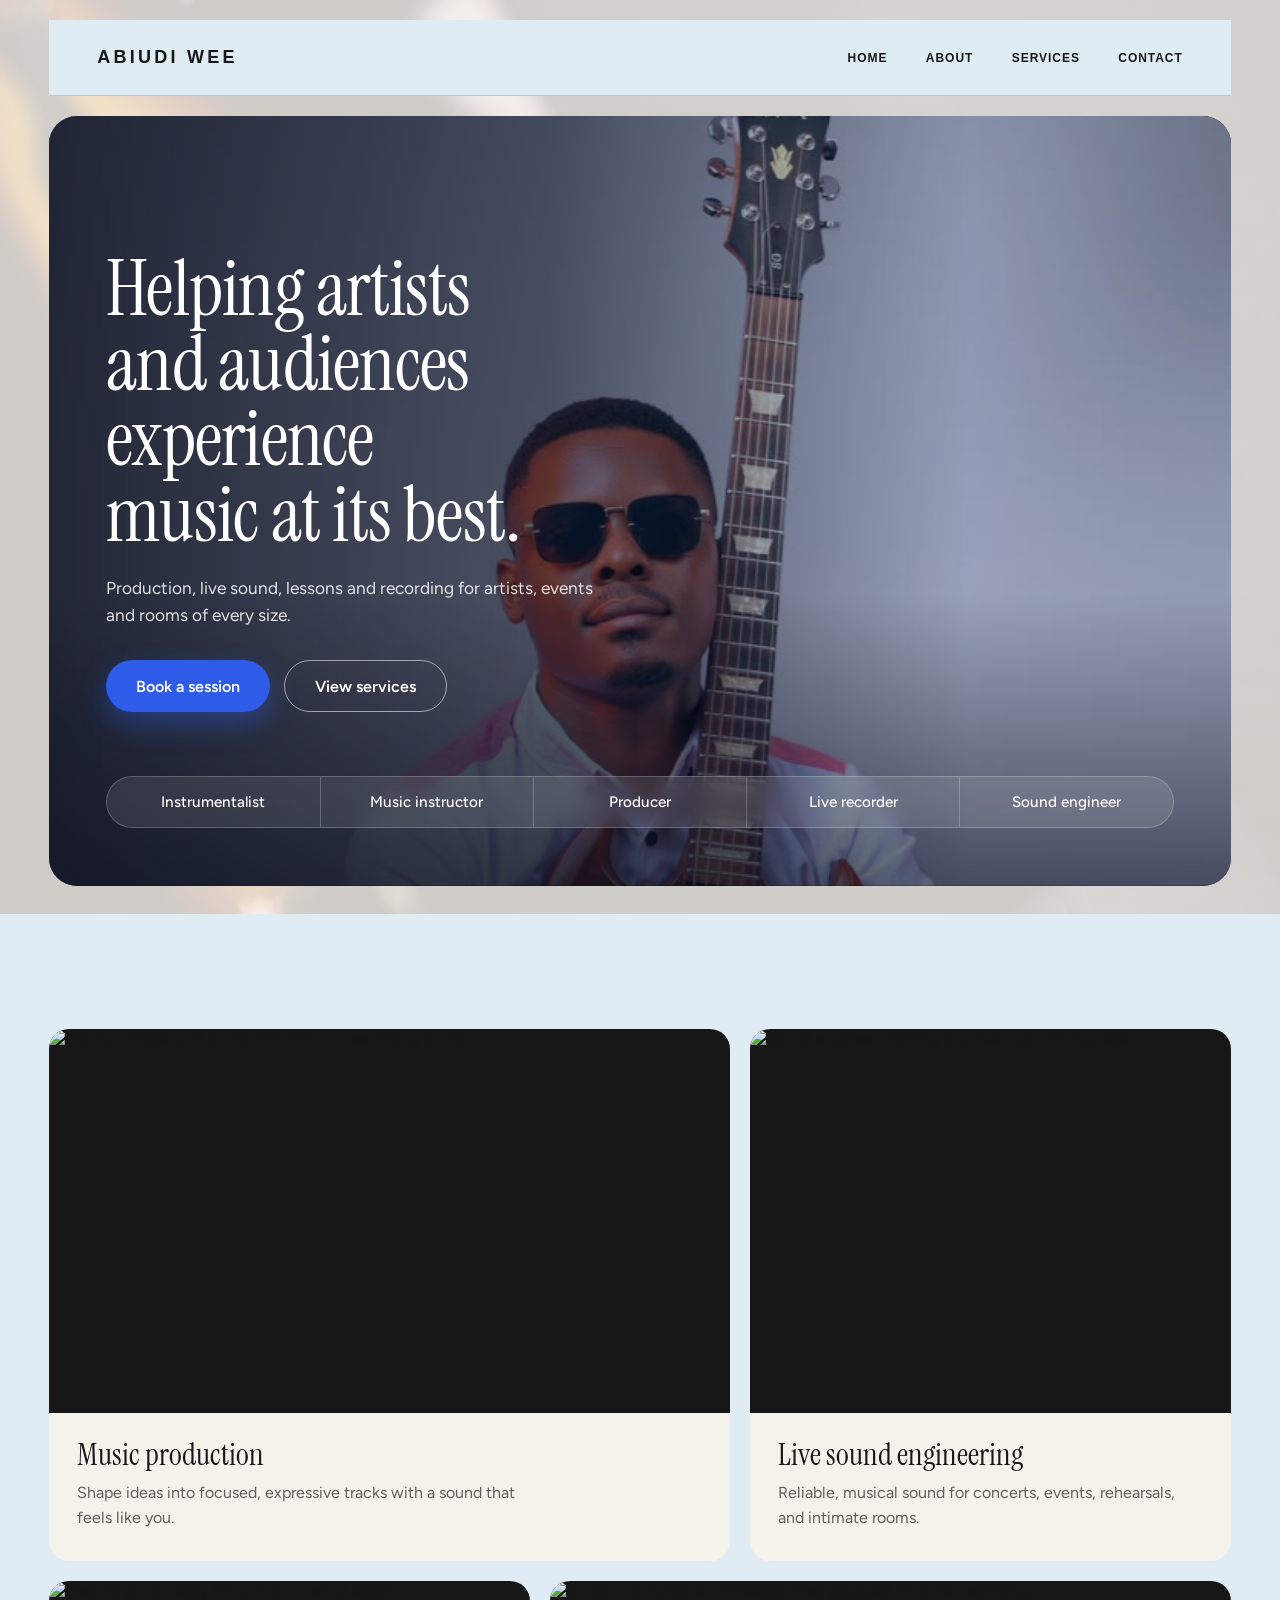
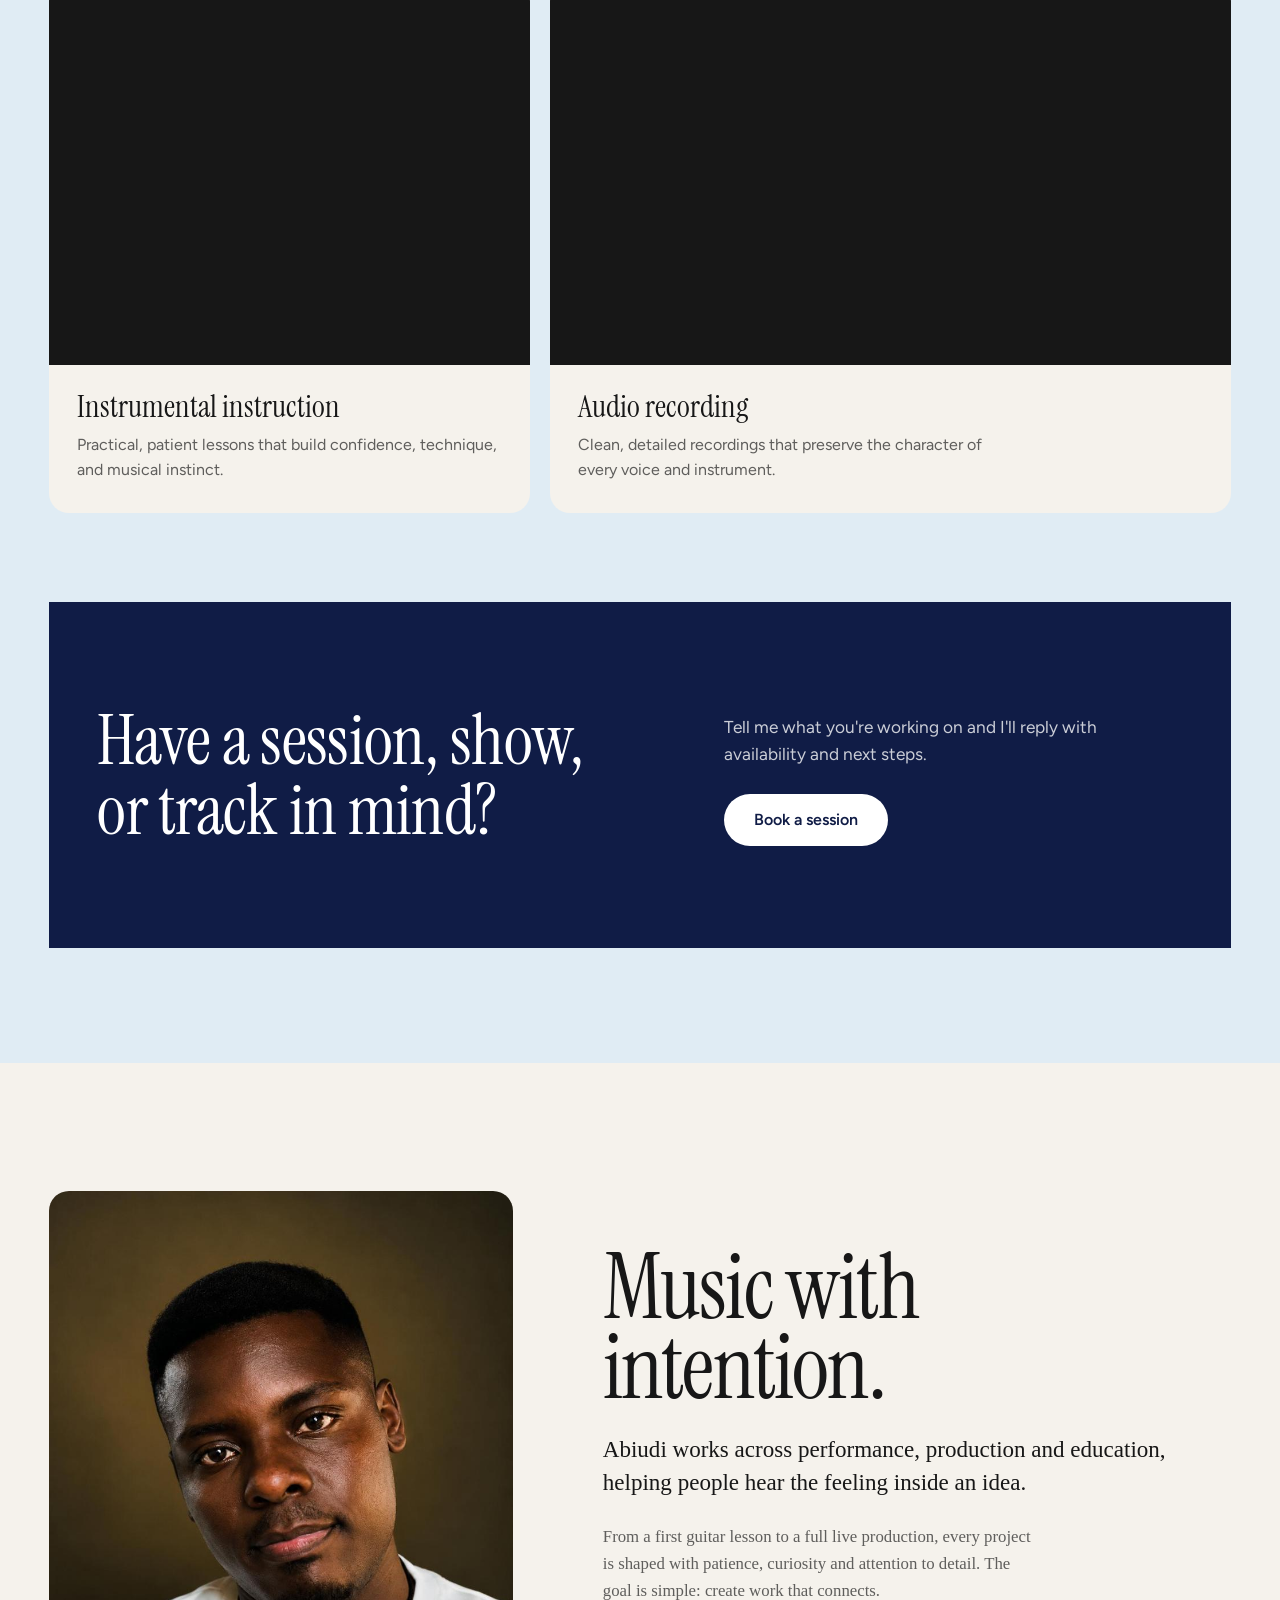
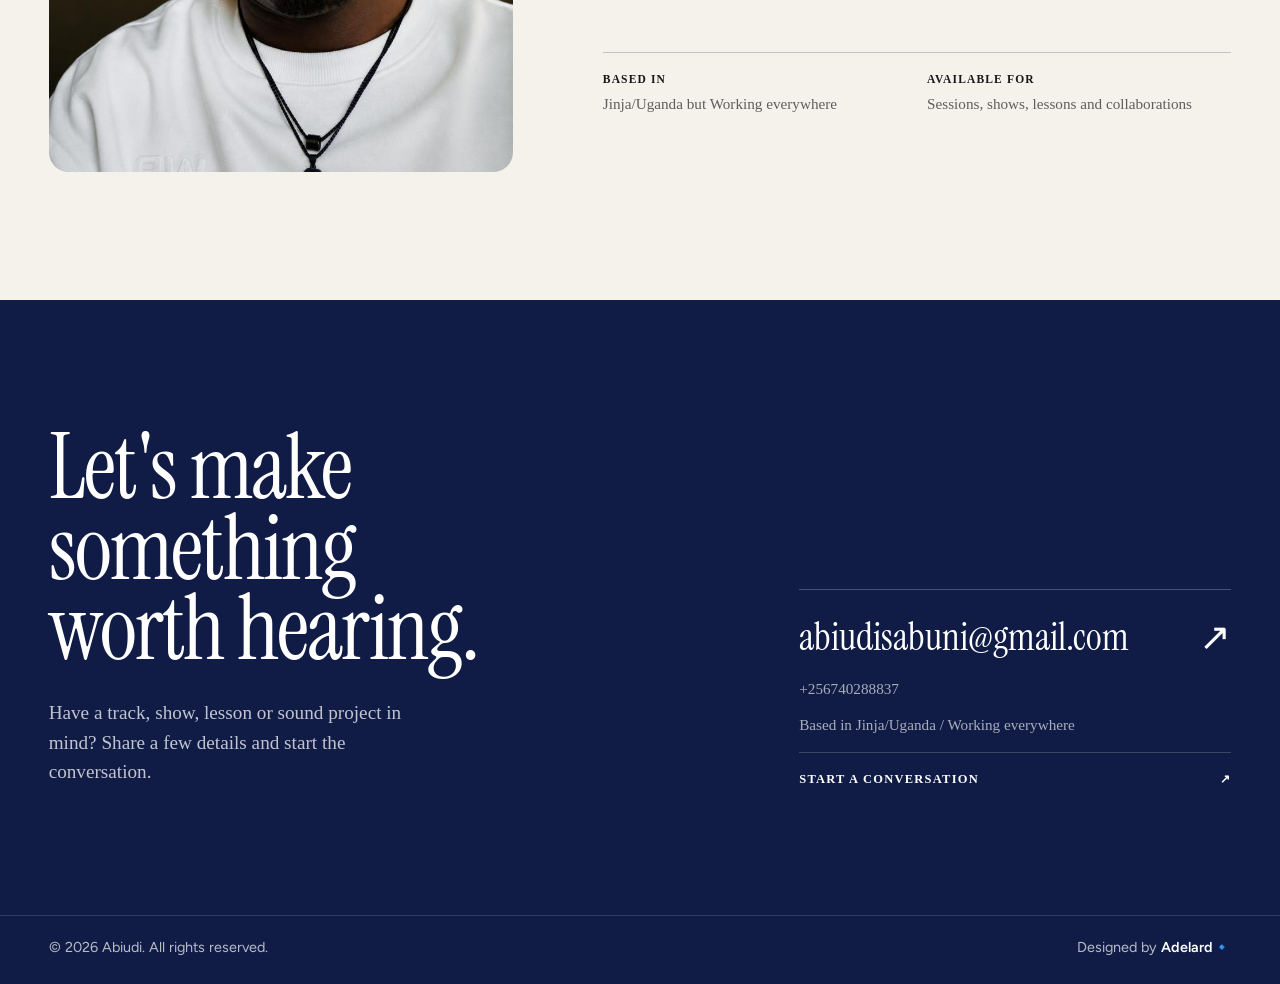
==== src/index.html @ 2f30d1cf "initial commit" ====
<!DOCTYPE html>
<html lang="en">
<head>
    <meta charset="UTF-8">
    <meta name="viewport" content="width=device-width, initial-scale=1.0">

    <title>Abiudi — Artist, Producer & Builder</title>

    <meta
        name="description"
        content="Abiudi — Instrumentalist, music instructor, producer, live recorder and sound engineer. Book a session for production, live sound, lessons or recording."
    >

    <!-- Fonts: Instrument Serif (headlines) + Figtree (body). System fallbacks are set in CSS. -->
    <link rel="preconnect" href="https://fonts.googleapis.com">
    <link rel="preconnect" href="https://fonts.gstatic.com" crossorigin>
    <link
        rel="stylesheet"
        href="https://fonts.googleapis.com/css2?family=Figtree:wght@400;500;600;700&family=Instrument+Serif:ital@0;1&display=swap"
    >

    <link rel="stylesheet" href="./styles/index.css">
    <link rel="stylesheet" href="./styles/navbar.css">
    <link rel="stylesheet" href="./styles/about.css">
    <link rel="stylesheet" href="./styles/contact.css">
</head>

<body>

    <main class="portfolio-home" id="home" data-page="home">

        <div data-component="navbar"></div>

        <section class="hero" aria-labelledby="hero-title">

            <img
                class="heroImage"
                src="./assets/heroCover.jpeg"
                alt="Abiudi performing"
                fetchpriority="high"
            >
            <div class="heroShade" aria-hidden="true"></div>

            <div class="heroContent">
                <h1 id="hero-title" class="heroTitle">
                    Helping artists and audiences experience music at its best.
                </h1>

                <p class="heroLead">
                    Production, live sound, lessons and recording for artists,
                    events and rooms of every size.
                </p>

                <div class="heroActions">
                    <button type="button" class="heroButton">Book a session</button>
                    <a class="heroLink" href="#service">View services</a>
                </div>
            </div>

            <ul class="heroRoles" aria-label="What Abiudi does">
                <li>Instrumentalist</li>
                <li>Music instructor</li>
                <li>Producer</li>
                <li>Live recorder</li>
                <li>Sound engineer</li>
            </ul>

        </section>

    </main>

    <section class="services" id="service" aria-labelledby="services-title">

        
        <div class="servicesGrid">

            <article class="serviceCard">
                <div class="serviceImage">
                    <img
                        src="https://images.unsplash.com/photo-1598488035139-bdbb2231ce04?auto=format&fit=crop&w=900&q=85"
                        alt="Mixing console and studio monitors in a recording studio"
                        loading="lazy"
                    >
                </div>
                <div class="serviceContent">
                    <h3>Music production</h3>
                    <p>Shape ideas into focused, expressive tracks with a sound that feels like you.</p>
                </div>
            </article>

            <article class="serviceCard">
                <div class="serviceImage">
                    <img
                        src="https://images.unsplash.com/photo-1524368535928-5b5e00ddc76b?auto=format&fit=crop&w=900&q=85"
                        alt="Sound engineer working at a live audio mixing desk"
                        loading="lazy"
                    >
                </div>
                <div class="serviceContent">
                    <h3>Live sound engineering</h3>
                    <p>Reliable, musical sound for concerts, events, rehearsals, and intimate rooms.</p>
                </div>
            </article>

            <article class="serviceCard">
                <div class="serviceImage">
                    <img
                        src="https://images.unsplash.com/photo-1510915361894-db8b60106cb1?auto=format&fit=crop&w=900&q=85"
                        alt="Electric guitar ready for an instrumental lesson"
                        loading="lazy"
                    >
                </div>
                <div class="serviceContent">
                    <h3>Instrumental instruction</h3>
                    <p>Practical, patient lessons that build confidence, technique, and musical instinct.</p>
                </div>
            </article>

            <article class="serviceCard">
                <div class="serviceImage">
                    <img
                        src="https://images.unsplash.com/photo-1590602847861-f357a9332bbc?auto=format&fit=crop&w=900&q=85"
                        alt="Studio microphone and headphones prepared for audio recording"
                        loading="lazy"
                    >
                </div>
                <div class="serviceContent">
                    <h3>Audio recording</h3>
                    <p>Clean, detailed recordings that preserve the character of every voice and instrument.</p>
                </div>
            </article>

        </div>

        <div class="booking servicesBooking" aria-labelledby="booking-title">
            <h2 id="booking-title">Have a session, show, or track in mind?</h2>
            <div class="bookingAside">
                <p>Tell me what you're working on and I'll reply with availability and next steps.</p>
                <button type="button" class="bookingButton">Book a session</button>
            </div>
        </div>
    </section>

    <div data-component="about"></div>

    <div data-component="contact"></div>

    <footer class="portfolio-footer">
        <p>&copy; 2026 Abiudi. All rights reserved.</p>
        <p>
            Designed by
            <a
                href="https://www.abiudi.com"
                target="_blank"
                rel="noopener noreferrer"
            >Adelard🔹</a>
        </p>
    </footer>

    <script type="module" src="./js/index.js"></script>

</body>
</html>
---- src/styles/index.css ----
/* =========================================
   TOKENS
========================================= */

:root {
    --paper: #f5f2ec;
    --mist: #e0ecf4;
    --ink: #171717;
    --navy: #101c46;
    --blue: #2e5be7;
    --blue-deep: #1f3d9a;

    --muted: rgba(23, 23, 23, 0.68);

    --serif: "Instrument Serif", Georgia, "Times New Roman", serif;
    --sans: "Figtree", "Trebuchet MS", system-ui, -apple-system, "Segoe UI", sans-serif;

    --gutter: clamp(16px, 3.8vw, 56px);
    --radius-lg: 28px;
    --radius-md: 20px;
}

* {
    box-sizing: border-box;
    margin: 0;
    padding: 0;
}

html {
    scroll-behavior: smooth;
}

body {
    background: var(--paper);
    color: var(--ink);
}

.hero,
.services,
.booking,
.portfolio-footer {
    font-family: var(--sans);
}

:focus-visible {
    outline: 3px solid var(--blue);
    outline-offset: 3px;
}


/* =========================================
   MAIN
========================================= */

.portfolio-home {
    padding: 20px var(--gutter) 28px;
    background:
        linear-gradient(
            rgba(245, 242, 236, 0.82),
            rgba(245, 242, 236, 0.82)
        ),
        url("../assets/guitar.jpg") center / cover no-repeat;
}


/* =========================================
   HERO
   One full-width image, text on the left,
   roles along the bottom edge.
========================================= */

.hero {
    position: relative;
    isolation: isolate;

    display: grid;
    grid-template-rows: 1fr auto;

    min-height: clamp(580px, calc(100svh - 130px), 800px);
    margin-top: 20px;
    padding: clamp(28px, 4.5vw, 64px);

    overflow: hidden;
    border-radius: var(--radius-lg);
    background: #0c0c0c;
    color: #fff;
}

.heroImage {
    position: absolute;
    inset: 0;
    z-index: -2;

    width: 100%;
    height: 100%;
    object-fit: cover;
    object-position: center 30%;
    transition: opacity 0.35s ease;
}

.heroImage.is-transitioning {
    opacity: 0;
}

/* Darkens the left for legible text and the bottom for the roles bar */
.heroShade {
    position: absolute;
    inset: 0;
    z-index: -1;

    background:
        linear-gradient(
            90deg,
            rgba(10, 14, 28, 0.86) 0%,
            rgba(10, 14, 28, 0.62) 42%,
            rgba(10, 14, 28, 0.08) 78%
        ),
        linear-gradient(
            0deg,
            rgba(10, 14, 28, 0.55) 0%,
            rgba(10, 14, 28, 0) 38%
        );
}

.heroContent {
    align-self: end;
    max-width: 720px;
}

.heroTitle {
    max-width: 15ch;

    font-family: var(--serif);
    font-size: clamp(2.7rem, 6vw, 5.75rem);
    font-weight: 400;
    line-height: 0.98;
    letter-spacing: -0.01em;
    text-wrap: balance;
}

.heroLead {
    max-width: 46ch;
    margin-top: 22px;

    color: rgba(255, 255, 255, 0.86);
    font-size: clamp(1rem, 1.35vw, 1.2rem);
    line-height: 1.55;
}

.heroActions {
    display: flex;
    flex-wrap: wrap;
    align-items: center;
    gap: 14px;
    margin-top: 32px;
}


/* =========================================
   BUTTONS
========================================= */

.heroButton,
.bookingButton,
.heroLink {
    display: inline-flex;
    align-items: center;
    justify-content: center;

    min-height: 52px;
    padding: 0 30px;

    border-radius: 999px;

    font-family: var(--sans);
    font-size: 1rem;
    font-weight: 600;
    text-decoration: none;

    cursor: pointer;
    transition:
        transform 0.2s ease,
        background-color 0.2s ease,
        box-shadow 0.2s ease;
}

.heroButton {
    border: 0;
    background: var(--blue);
    color: #fff;
    box-shadow: 0 12px 28px rgba(46, 91, 231, 0.4);
}

.heroButton:hover {
    background: #4a72f0;
    transform: translateY(-2px);
}

.heroButton:active {
    transform: translateY(0);
}

.heroLink {
    border: 1.5px solid rgba(255, 255, 255, 0.55);
    background: transparent;
    color: #fff;
}

.heroLink:hover {
    background: rgba(255, 255, 255, 0.14);
}


/* =========================================
   HERO ROLES
========================================= */

.heroRoles {
    display: flex;
    flex-wrap: wrap;
    margin-top: clamp(36px, 5vw, 64px);

    list-style: none;

    border: 1px solid rgba(255, 255, 255, 0.22);
    border-radius: 999px;
    background: rgba(255, 255, 255, 0.1);
    backdrop-filter: blur(10px);
    -webkit-backdrop-filter: blur(10px);
}

.heroRoles li {
    flex: 1 1 0;
    padding: 16px 20px;

    text-align: center;
    font-size: 0.95rem;
    font-weight: 500;
    white-space: nowrap;
}

.heroRoles li + li {
    border-left: 1px solid rgba(255, 255, 255, 0.22);
}

/* One page-load moment: the image settles, the text rises in */
@media (prefers-reduced-motion: no-preference) {
    .heroImage {
        animation: heroSettle 1.6s cubic-bezier(0.2, 0.7, 0.2, 1) both;
    }

    .heroContent {
        animation: heroRise 0.9s 0.15s cubic-bezier(0.2, 0.7, 0.2, 1) both;
    }
}

@keyframes heroSettle {
    from { transform: scale(1.07); }
    to   { transform: scale(1); }
}

@keyframes heroRise {
    from { opacity: 0; transform: translateY(22px); }
    to   { opacity: 1; transform: translateY(0); }
}


/* =========================================
   SERVICES
========================================= */

.services {
    padding: clamp(72px, 9vw, 120px) var(--gutter) clamp(72px, 9vw, 120px);
    background: var(--mist);
    scroll-margin-top: 16px;
}

.servicesHeader {
    display: grid;
    grid-template-columns: 1fr minmax(0, 380px);
    align-items: end;
    gap: 24px 48px;

    margin-bottom: clamp(36px, 5vw, 60px);
}

.servicesHeader h2 {
    font-family: var(--serif);
    font-size: clamp(3rem, 7vw, 6.25rem);
    font-weight: 400;
    line-height: 0.95;
    letter-spacing: -0.01em;
}

.servicesHeader p {
    color: var(--muted);
    font-size: clamp(1.02rem, 1.4vw, 1.2rem);
    line-height: 1.55;
}

/* Alternating wide / narrow cards give the grid rhythm */
.servicesGrid {
    display: grid;
    grid-template-columns: repeat(12, minmax(0, 1fr));
    gap: 20px;
}

.serviceCard {
    display: flex;
    flex-direction: column;
    grid-column: span 6;
    min-width: 0;

    overflow: hidden;
    border-radius: var(--radius-md);
    background: var(--paper);
}

.serviceCard:nth-child(4n + 1),
.serviceCard:nth-child(4n + 4) {
    grid-column: span 7;
}

.serviceCard:nth-child(4n + 2),
.serviceCard:nth-child(4n + 3) {
    grid-column: span 5;
}

.serviceImage {
    height: clamp(260px, 30vw, 420px);
    overflow: hidden;
    background: var(--ink);
}

.serviceImage img {
    display: block;
    width: 100%;
    height: 100%;
    object-fit: cover;
}

.serviceContent {
    padding: 26px 28px 30px;
}

.serviceContent h3 {
    font-family: var(--serif);
    font-size: clamp(1.75rem, 2.4vw, 2.3rem);
    font-weight: 400;
    line-height: 1.05;
}

.serviceContent p {
    max-width: 44ch;
    margin-top: 10px;

    color: var(--muted);
    font-size: 1rem;
    line-height: 1.55;
}

.servicesBooking {
    margin-top: clamp(48px, 7vw, 96px);
}


/* =========================================
   BOOKING BAND
========================================= */

.booking {
    display: grid;
    grid-template-columns: 1.2fr 1fr;
    align-items: end;
    gap: 32px clamp(32px, 6vw, 96px);

    padding: clamp(64px, 8vw, 112px) var(--gutter);
    background: var(--navy);
    color: #fff;
}

.booking h2 {
    max-width: 16ch;

    font-family: var(--serif);
    font-size: clamp(2.5rem, 5.5vw, 4.75rem);
    font-weight: 400;
    line-height: 1;
    letter-spacing: -0.01em;
    text-wrap: balance;
}

.bookingAside p {
    max-width: 42ch;

    color: rgba(255, 255, 255, 0.78);
    font-size: clamp(1rem, 1.35vw, 1.15rem);
    line-height: 1.55;
}

.bookingButton {
    margin-top: 26px;

    border: 0;
    background: #fff;
    color: var(--navy);
}

.bookingButton:hover {
    background: var(--mist);
    transform: translateY(-2px);
}

.bookingButton:focus-visible,
.booking .heroLink:focus-visible {
    outline-color: #fff;
}


/* =========================================
   FOOTER
========================================= */

.portfolio-footer {
    display: flex;
    flex-wrap: wrap;
    justify-content: space-between;
    gap: 8px 24px;

    padding: 22px var(--gutter) 28px;

    background: var(--navy);
    border-top: 1px solid rgba(255, 255, 255, 0.14);
    color: rgba(255, 255, 255, 0.7);

    font-size: 0.9rem;
}

.portfolio-footer a {
    color: #fff;
    font-weight: 600;
    text-decoration: none;
}

.portfolio-footer a:hover {
    text-decoration: underline;
}

.portfolio-footer a:focus-visible {
    outline-color: #fff;
}


/* =========================================
   TABLET
========================================= */

@media (max-width: 1000px) {

    .heroRoles {
        border-radius: var(--radius-md);
    }

    .heroRoles li {
        flex: 1 1 33%;
        padding: 14px 16px;
    }

    .heroRoles li:nth-child(4) {
        border-left: 0;
    }

    .heroRoles li:nth-child(n + 4) {
        border-top: 1px solid rgba(255, 255, 255, 0.22);
    }

    .servicesGrid {
        grid-template-columns: repeat(2, minmax(0, 1fr));
    }

    .serviceCard,
    .serviceCard:nth-child(n) {
        grid-column: auto;
    }

    .serviceImage {
        height: clamp(220px, 34vw, 340px);
    }

    .booking {
        grid-template-columns: 1fr;
        align-items: start;
    }
}


/* =========================================
   MOBILE
========================================= */

@media (max-width: 768px) {

    .portfolio-home {
        padding-top: 14px;
    }

    .hero {
        margin-top: 14px;
        border-radius: 24px;
        min-height: 640px;
    }

    .heroImage {
        object-position: 62% center;
    }

    .heroShade {
        background:
            linear-gradient(
                0deg,
                rgba(10, 14, 28, 0.92) 0%,
                rgba(10, 14, 28, 0.7) 45%,
                rgba(10, 14, 28, 0.12) 100%
            );
    }

    .heroRoles li {
        flex: 1 1 50%;
    }

    .heroRoles li:nth-child(n) {
        border-left: 0;
        border-top: 0;
    }

    .heroRoles li:nth-child(even) {
        border-left: 1px solid rgba(255, 255, 255, 0.22);
    }

    .heroRoles li:nth-child(n + 3) {
        border-top: 1px solid rgba(255, 255, 255, 0.22);
    }

    .servicesHeader {
        grid-template-columns: 1fr;
    }

    .servicesGrid {
        grid-template-columns: 1fr;
        gap: 16px;
    }

    .serviceImage {
        height: auto;
        aspect-ratio: 16 / 10;
    }

    .serviceContent {
        padding: 22px 22px 26px;
    }
}


/* =========================================
   SMALL MOBILE
========================================= */

@media (max-width: 480px) {

    .hero {
        padding: 22px;
    }

    .heroActions {
        flex-direction: column;
        align-items: stretch;
    }

    .heroButton,
    .heroLink,
    .bookingButton {
        width: 100%;
    }

    .heroRoles li {
        font-size: 0.88rem;
        white-space: normal;
    }

    .portfolio-footer {
        flex-direction: column;
    }
}

@media (prefers-reduced-motion: reduce) {
    .heroImage {
        transition: none;
    }
}
---- src/styles/navbar.css ----
.portfolio-nav {
    width: 100%;
    height: 76px;
    display: flex;
    align-items: center;
    justify-content: space-between;
    border-bottom: 1px solid rgba(23, 23, 23, .16);
    background: #e0ecf4;
    padding: 0 3.8vw;
    font-family: "Trebuchet MS", sans-serif;
    box-sizing: border-box;
}

.portfolio-wordmark {
    color: #171717;
    font-size: 18px;
    font-weight: 700;
    letter-spacing: .18em;
    text-decoration: none;
    text-transform: uppercase;
}

.portfolio-links {
    display: flex;
    align-items: center;
    gap: clamp(18px, 3vw, 46px);
    margin-left: auto;
    margin-right: 0;
}

.portfolio-links a {
    position: relative;
    color: #171717;
    font-size: 12px;
    font-weight: 700;
    letter-spacing: .08em;
    text-decoration: none;
    text-transform: uppercase;
    transition: opacity .3s ease;
}

.portfolio-links a::after {
    content: "";
    position: absolute;
    left: 0;
    bottom: -8px;
    width: 100%;
    height: 1px;
    background: #171717;
    transform: scaleX(0);
    transform-origin: left;
    transition: transform .3s ease;
}

.portfolio-links a:hover {
    opacity: .7;
}

.portfolio-links a:hover::after {
    transform: scaleX(1);
}

.portfolio-menu {
    display: none;
    width: 35px;
    height: 35px;
    border: none;
    background: none;
    cursor: pointer;
    position: relative;
}

.portfolio-menu span {
    position: absolute;
    left: 7px;
    width: 20px;
    height: 1px;
    background: #171717;
    transition: .3s ease;
}

.portfolio-menu span:first-child {
    top: 14px;
}

.portfolio-menu span:last-child {
    top: 21px;
}

.portfolio-menu.active span:first-child {
    top: 18px;
    transform: rotate(45deg);
}

.portfolio-menu.active span:last-child {
    top: 18px;
    transform: rotate(-45deg);
}

.mobile-menu {
    display: none;
}

@media (max-width: 700px) {
    .portfolio-nav {
        height: 62px;
        padding: 0 18px;
        background: #e0ecf4;
    }

    .portfolio-links {
        display: none;
    }

    .portfolio-menu {
        display: block;
    }

    .mobile-menu {
        position: fixed;
        inset: 62px 0 0;
        z-index: 20;
        display: flex;
        flex-direction: column;
        align-items: flex-start;
        justify-content: center;
        gap: 20px;
        padding: 30px;
        background: #f5f2ec;
        opacity: 0;
        pointer-events: none;
        transform: translateY(-15px);
        transition: .35s ease;
    }

    .mobile-menu.open {
        opacity: 1;
        pointer-events: auto;
        transform: translateY(0);
    }

    .mobile-menu a {
        color: #171717;
        font-family: Georgia, "Times New Roman", serif;
        font-size: 48px;
        font-weight: 400;
        letter-spacing: -.05em;
        text-decoration: none;
    }
}
---- src/styles/about.css ----
.aboutPage {
    padding: clamp(76px, 10vw, 140px) var(--gutter);
    background: var(--paper);
    scroll-margin-top: 16px;
}

.aboutIntro,
.contactIntro {
    display: flex;
    justify-content: space-between;
    gap: 24px;
    margin-bottom: clamp(36px, 5vw, 64px);
    font-size: 0.72rem;
    font-weight: 700;
    letter-spacing: 0.14em;
    text-transform: uppercase;
}

.aboutIndex,
.contactIndex {
    color: var(--muted);
}

.aboutLayout {
    display: grid;
    grid-template-columns: minmax(260px, 0.85fr) minmax(0, 1.15fr);
    gap: clamp(32px, 7vw, 112px);
    align-items: center;
}

.aboutImage {
    aspect-ratio: 4 / 5;
    overflow: hidden;
    border-radius: var(--radius-md);
    background: var(--ink);
}

.aboutImage img {
    display: block;
    width: 100%;
    height: 100%;
    object-fit: cover;
}

.aboutContent {
    max-width: 680px;
}

.aboutContent h2,
.contactLayout h2 {
    max-width: 10ch;
    font-family: var(--serif);
    font-size: clamp(3.2rem, 7vw, 7rem);
    font-weight: 400;
    line-height: 0.9;
    letter-spacing: -0.02em;
}

.aboutContent p {
    max-width: 52ch;
    margin-top: 24px;
    color: var(--muted);
    font-size: 1.05rem;
    line-height: 1.6;
}

.aboutContent .aboutLead {
    color: var(--ink);
    font-size: clamp(1.2rem, 1.8vw, 1.5rem);
    line-height: 1.45;
}

.aboutDetails {
    display: grid;
    grid-template-columns: repeat(2, minmax(0, 1fr));
    gap: 20px;
    margin-top: 48px;
    padding-top: 20px;
    border-top: 1px solid rgba(23, 23, 23, 0.22);
}

.aboutDetails div {
    display: grid;
    gap: 8px;
}

.aboutDetails strong {
    font-size: 0.72rem;
    letter-spacing: 0.1em;
    text-transform: uppercase;
}

.aboutDetails span {
    color: var(--muted);
    font-size: 0.95rem;
    line-height: 1.45;
}

@media (max-width: 768px) {
    .aboutLayout {
        grid-template-columns: 1fr;
        gap: 36px;
    }

    .aboutImage {
        max-width: 520px;
        aspect-ratio: 16 / 10;
    }

    .aboutDetails {
        grid-template-columns: 1fr;
    }
}
---- src/styles/contact.css ----
.contactPage {
    padding: clamp(76px, 10vw, 140px) var(--gutter);
    background: var(--navy);
    color: #fff;
    scroll-margin-top: 16px;
}

.contactPage .contactIndex {
    color: rgba(255, 255, 255, 0.62);
}

.contactLayout {
    display: grid;
    grid-template-columns: minmax(0, 1.2fr) minmax(260px, 0.8fr);
    gap: clamp(36px, 8vw, 140px);
    align-items: end;
}

.contactLayout h2 {
    max-width: 12ch;
}

.contactLead {
    max-width: 42ch;
    margin-top: 28px;
    color: rgba(255, 255, 255, 0.74);
    font-size: clamp(1.05rem, 1.5vw, 1.25rem);
    line-height: 1.55;
}

.contactDetails {
    display: grid;
    gap: 18px;
    padding-top: 22px;
    border-top: 1px solid rgba(255, 255, 255, 0.24);
}

.contactEmail {
    display: inline-flex;
    align-items: center;
    justify-content: space-between;
    gap: 20px;
    color: #fff;
    font-family: var(--serif);
    font-size: clamp(1.8rem, 3vw, 3rem);
    text-decoration: none;
}

.contactEmail span,
.contactAction span {
    transition: transform 0.25s ease;
}

.contactEmail:hover span,
.contactAction:hover span {
    transform: translate(4px, -4px);
}

.contactDetails p {
    color: rgba(255, 255, 255, 0.64);
    font-size: 0.95rem;
}

.contactAction {
    display: inline-flex;
    align-items: center;
    justify-content: space-between;
    gap: 18px;
    padding-top: 18px;
    border-top: 1px solid rgba(255, 255, 255, 0.18);
    color: #fff;
    font-size: 0.78rem;
    font-weight: 700;
    letter-spacing: 0.1em;
    text-transform: uppercase;
    text-decoration: none;
}

@media (max-width: 768px) {
    .contactLayout {
        grid-template-columns: 1fr;
        gap: 52px;
    }

    .contactEmail {
        font-size: clamp(1.5rem, 7vw, 2.3rem);
    }
}
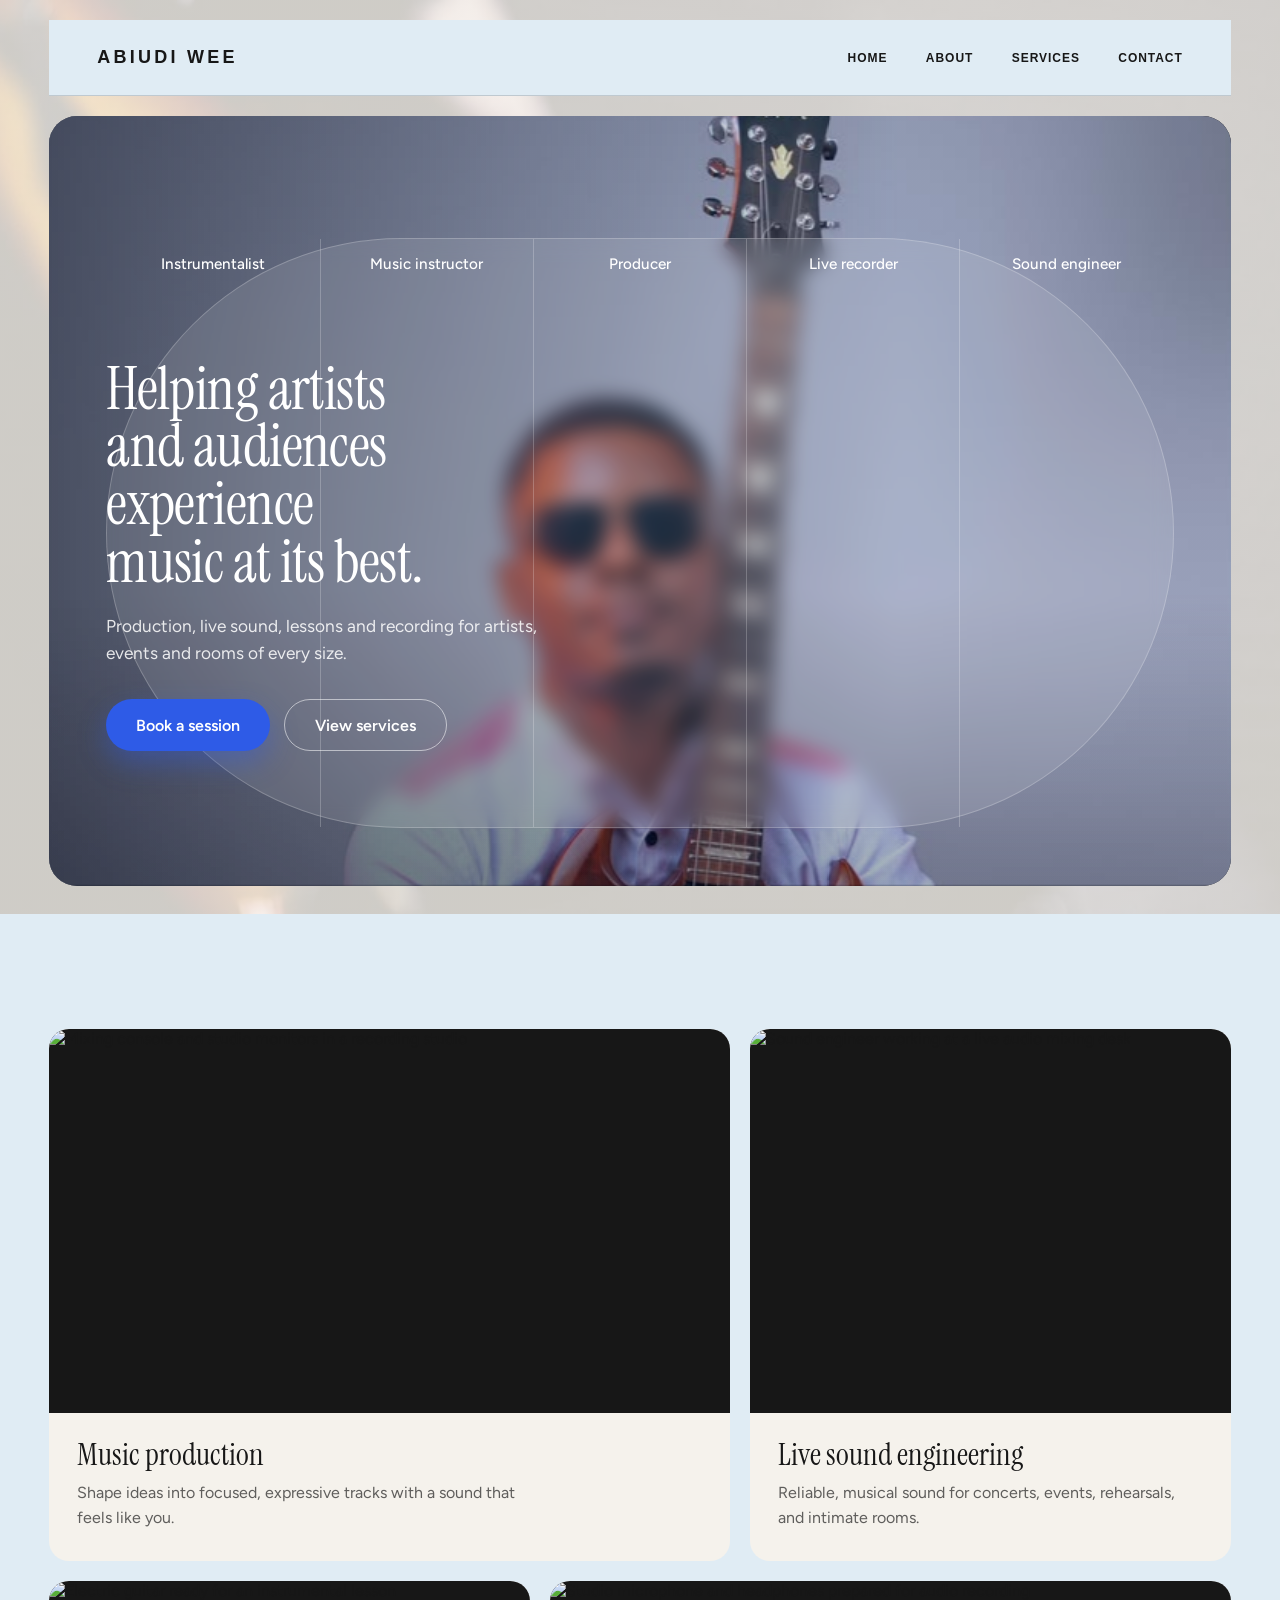
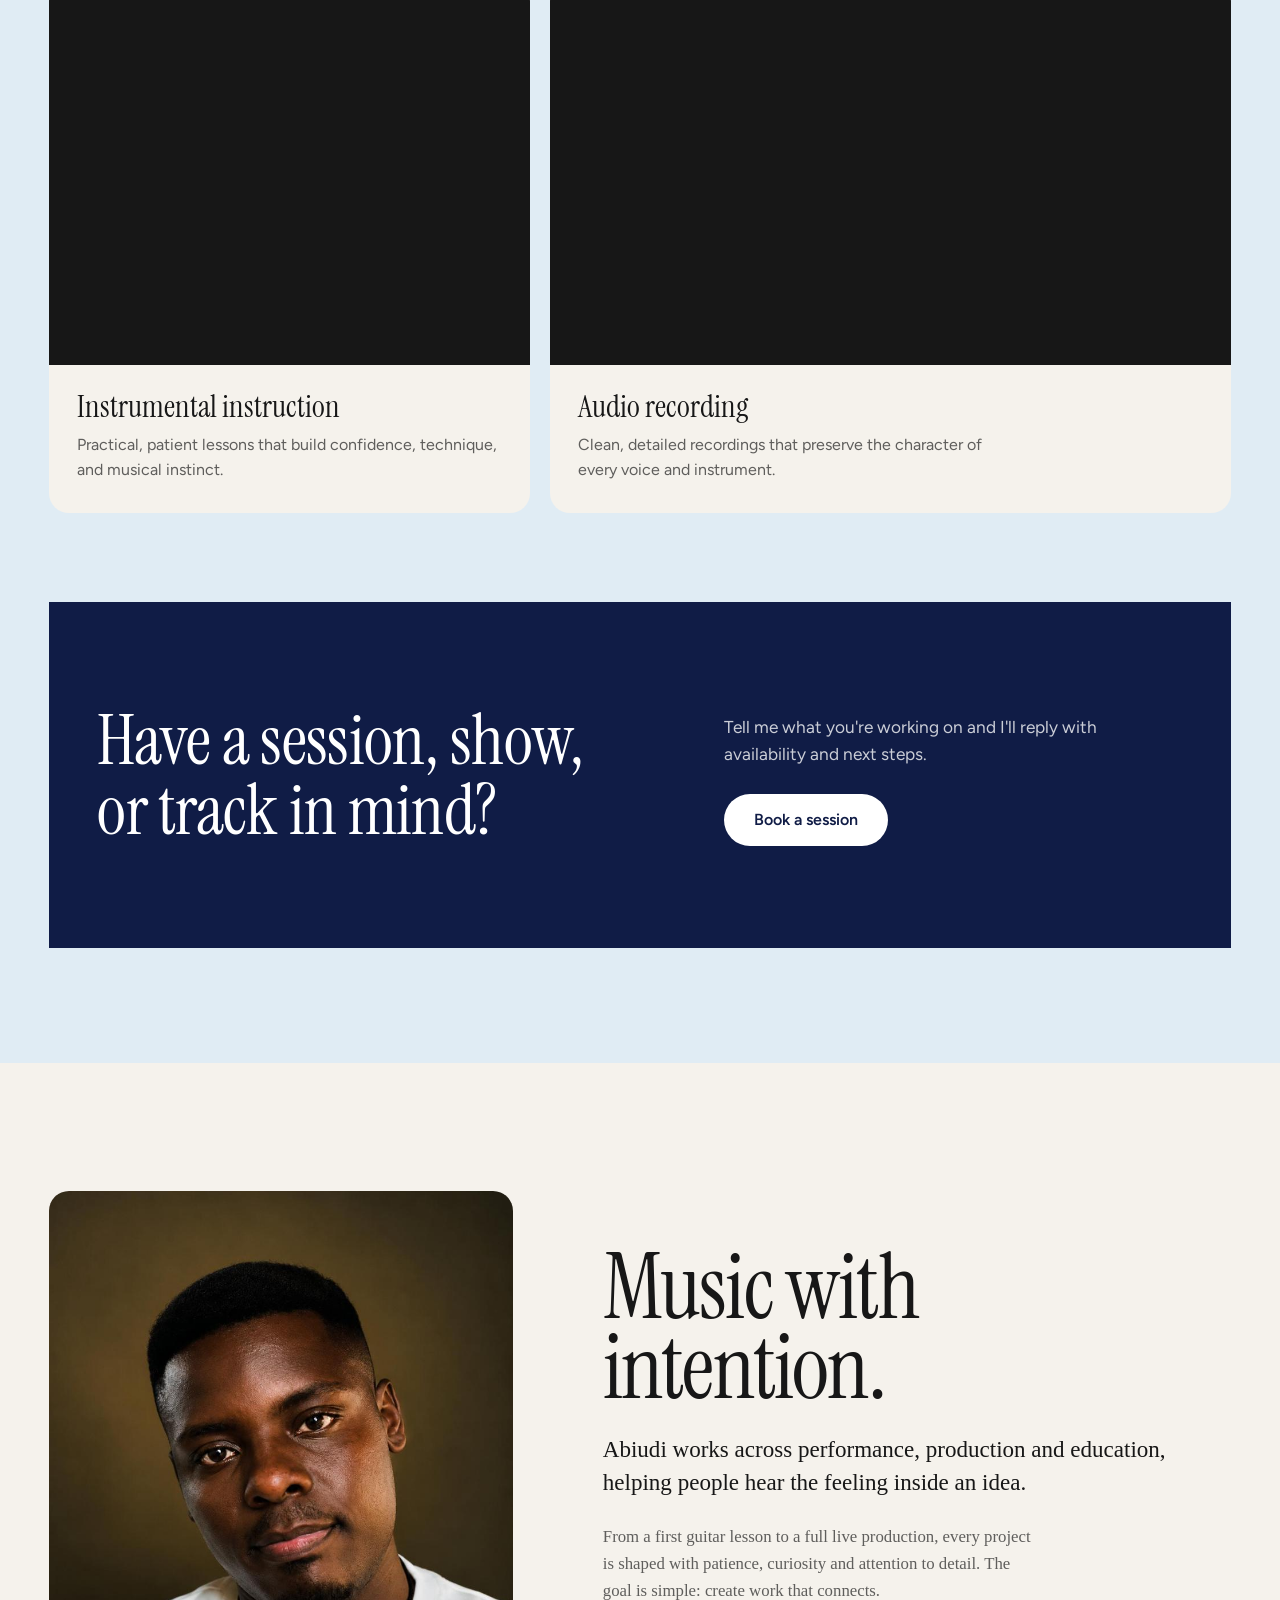
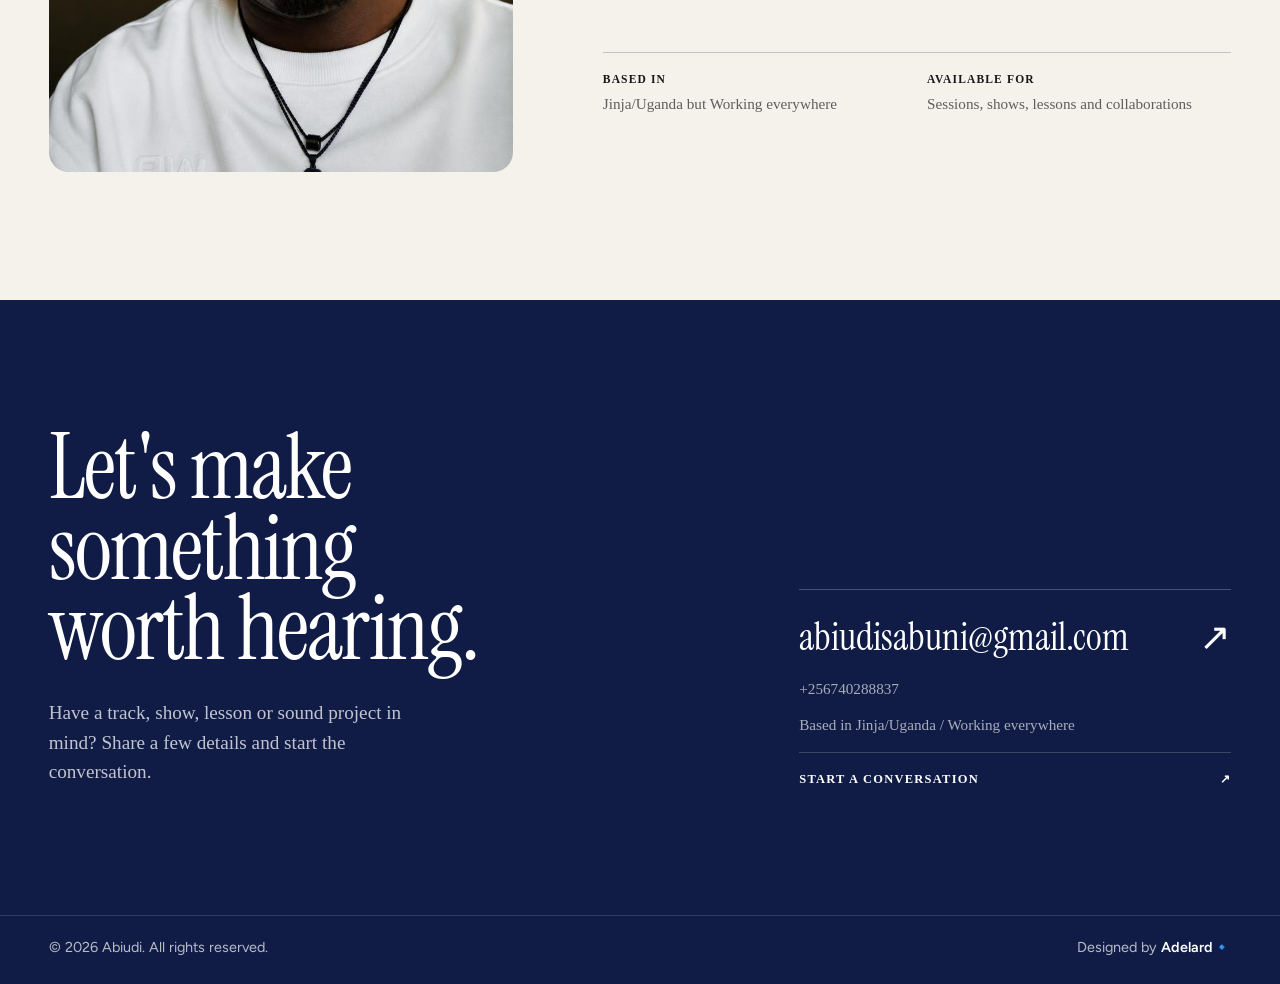
==== commit fe1ee1f2: "Improve responsive layout" ====
--- a/src/index.html
+++ b/src/index.html
@@ -34,10 +34,16 @@
         <section class="hero" aria-labelledby="hero-title">
 
             <img
-                class="heroImage"
+                class="heroImage heroImage--current"
                 src="./assets/heroCover.jpeg"
                 alt="Abiudi performing"
                 fetchpriority="high"
+            >
+            <img
+                class="heroImage heroImage--next"
+                src="./assets/heroCover.jpeg"
+                alt=""
+                aria-hidden="true"
             >
             <div class="heroShade" aria-hidden="true"></div>
 
--- a/src/styles/index.css
+++ b/src/styles/index.css
@@ -28,6 +28,14 @@
 
 html {
     scroll-behavior: smooth;
+}
+
+body {
+    overflow-x: hidden;
+}
+
+img {
+    max-width: 100%;
 }
 
 body {
@@ -95,11 +103,16 @@
     height: 100%;
     object-fit: cover;
     object-position: center 30%;
-    transition: opacity 0.35s ease;
-}
-
-.heroImage.is-transitioning {
+    transition: opacity 0.7s ease;
+}
+
+.heroImage--next,
+.heroImage.is-hidden {
     opacity: 0;
+}
+
+.heroImage.is-visible {
+    opacity: 1;
 }
 
 /* Darkens the left for legible text and the bottom for the roles bar */
@@ -111,27 +124,31 @@
     background:
         linear-gradient(
             90deg,
-            rgba(10, 14, 28, 0.86) 0%,
-            rgba(10, 14, 28, 0.62) 42%,
-            rgba(10, 14, 28, 0.08) 78%
+            rgba(10, 14, 28, 0.62) 0%,
+            rgba(10, 14, 28, 0.36) 34%,
+            rgba(10, 14, 28, 0.04) 72%
         ),
         linear-gradient(
             0deg,
-            rgba(10, 14, 28, 0.55) 0%,
+            rgba(10, 14, 28, 0.28) 0%,
             rgba(10, 14, 28, 0) 38%
         );
 }
 
 .heroContent {
-    align-self: end;
-    max-width: 720px;
+    position: absolute;
+    left: clamp(28px, 4.5vw, 64px);
+    bottom: clamp(132px, 15vh, 170px);
+    z-index: 2;
+
+    max-width: 470px;
 }
 
 .heroTitle {
     max-width: 15ch;
 
     font-family: var(--serif);
-    font-size: clamp(2.7rem, 6vw, 5.75rem);
+    font-size: clamp(2.35rem, 4.6vw, 4.35rem);
     font-weight: 400;
     line-height: 0.98;
     letter-spacing: -0.01em;
@@ -252,6 +269,46 @@
     .heroContent {
         animation: heroRise 0.9s 0.15s cubic-bezier(0.2, 0.7, 0.2, 1) both;
     }
+
+    .heroTitle,
+    .heroLead,
+    .heroActions,
+    .heroRoles li {
+        opacity: 0;
+        animation: heroTextRise 0.7s cubic-bezier(0.2, 0.7, 0.2, 1) both;
+    }
+
+    .heroTitle {
+        animation-delay: 0.35s;
+    }
+
+    .heroLead {
+        animation-delay: 0.5s;
+    }
+
+    .heroActions {
+        animation-delay: 0.65s;
+    }
+
+    .heroRoles li:nth-child(1) {
+        animation-delay: 0.75s;
+    }
+
+    .heroRoles li:nth-child(2) {
+        animation-delay: 0.85s;
+    }
+
+    .heroRoles li:nth-child(3) {
+        animation-delay: 0.95s;
+    }
+
+    .heroRoles li:nth-child(4) {
+        animation-delay: 1.05s;
+    }
+
+    .heroRoles li:nth-child(5) {
+        animation-delay: 1.15s;
+    }
 }
 
 @keyframes heroSettle {
@@ -261,6 +318,11 @@
 
 @keyframes heroRise {
     from { opacity: 0; transform: translateY(22px); }
+    to   { opacity: 1; transform: translateY(0); }
+}
+
+@keyframes heroTextRise {
+    from { opacity: 0; transform: translateY(18px); }
     to   { opacity: 1; transform: translateY(0); }
 }
 
@@ -507,7 +569,7 @@
     .hero {
         margin-top: 14px;
         border-radius: 24px;
-        min-height: 640px;
+        min-height: 680px;
     }
 
     .heroImage {
@@ -518,10 +580,17 @@
         background:
             linear-gradient(
                 0deg,
-                rgba(10, 14, 28, 0.92) 0%,
-                rgba(10, 14, 28, 0.7) 45%,
-                rgba(10, 14, 28, 0.12) 100%
+                rgba(10, 14, 28, 0.62) 0%,
+                rgba(10, 14, 28, 0.36) 40%,
+                rgba(10, 14, 28, 0.06) 100%
             );
+    }
+
+    .heroContent {
+        max-width: 430px;
+        right: 22px;
+        bottom: 166px;
+        left: 22px;
     }
 
     .heroRoles li {
@@ -558,6 +627,10 @@
     .serviceContent {
         padding: 22px 22px 26px;
     }
+
+    .servicesBooking {
+        padding: 52px 24px 56px;
+    }
 }
 
 
@@ -569,17 +642,21 @@
 
     .hero {
         padding: 22px;
+        min-height: 700px;
     }
 
     .heroActions {
-        flex-direction: column;
-        align-items: stretch;
+        flex-wrap: nowrap;
+        gap: 8px;
     }
 
     .heroButton,
-    .heroLink,
-    .bookingButton {
-        width: 100%;
+    .heroLink {
+        flex: 1 1 0;
+        min-width: 0;
+        padding: 0 12px;
+        font-size: 0.86rem;
+        white-space: nowrap;
     }
 
     .heroRoles li {
@@ -587,6 +664,12 @@
         white-space: normal;
     }
 
+    .heroContent {
+        right: 22px;
+        bottom: 178px;
+        left: 22px;
+    }
+
     .portfolio-footer {
         flex-direction: column;
     }
--- a/src/styles/navbar.css
+++ b/src/styles/navbar.css
@@ -125,7 +125,7 @@
         align-items: flex-start;
         justify-content: center;
         gap: 20px;
-        padding: 30px;
+        padding: clamp(24px, 8vw, 40px);
         background: #f5f2ec;
         opacity: 0;
         pointer-events: none;
@@ -142,9 +142,10 @@
     .mobile-menu a {
         color: #171717;
         font-family: Georgia, "Times New Roman", serif;
-        font-size: 48px;
+        font-size: clamp(2.5rem, 12vw, 4rem);
         font-weight: 400;
         letter-spacing: -.05em;
         text-decoration: none;
+        line-height: 1;
     }
 }
--- a/src/styles/about.css
+++ b/src/styles/about.css
@@ -97,6 +97,11 @@
 }
 
 @media (max-width: 768px) {
+    .aboutPage {
+        padding-top: 64px;
+        padding-bottom: 72px;
+    }
+
     .aboutLayout {
         grid-template-columns: 1fr;
         gap: 36px;
@@ -110,4 +115,8 @@
     .aboutDetails {
         grid-template-columns: 1fr;
     }
+
+    .aboutContent h2 {
+        font-size: clamp(2.8rem, 14vw, 5rem);
+    }
 }
--- a/src/styles/contact.css
+++ b/src/styles/contact.css
@@ -77,12 +77,21 @@
 }
 
 @media (max-width: 768px) {
+    .contactPage {
+        padding-top: 64px;
+        padding-bottom: 72px;
+    }
+
     .contactLayout {
         grid-template-columns: 1fr;
-        gap: 52px;
+        gap: 40px;
     }
 
     .contactEmail {
-        font-size: clamp(1.5rem, 7vw, 2.3rem);
+        display: flex;
+        align-items: flex-start;
+        font-size: clamp(1.25rem, 7vw, 2.3rem);
+        overflow-wrap: anywhere;
+        word-break: break-word;
     }
 }
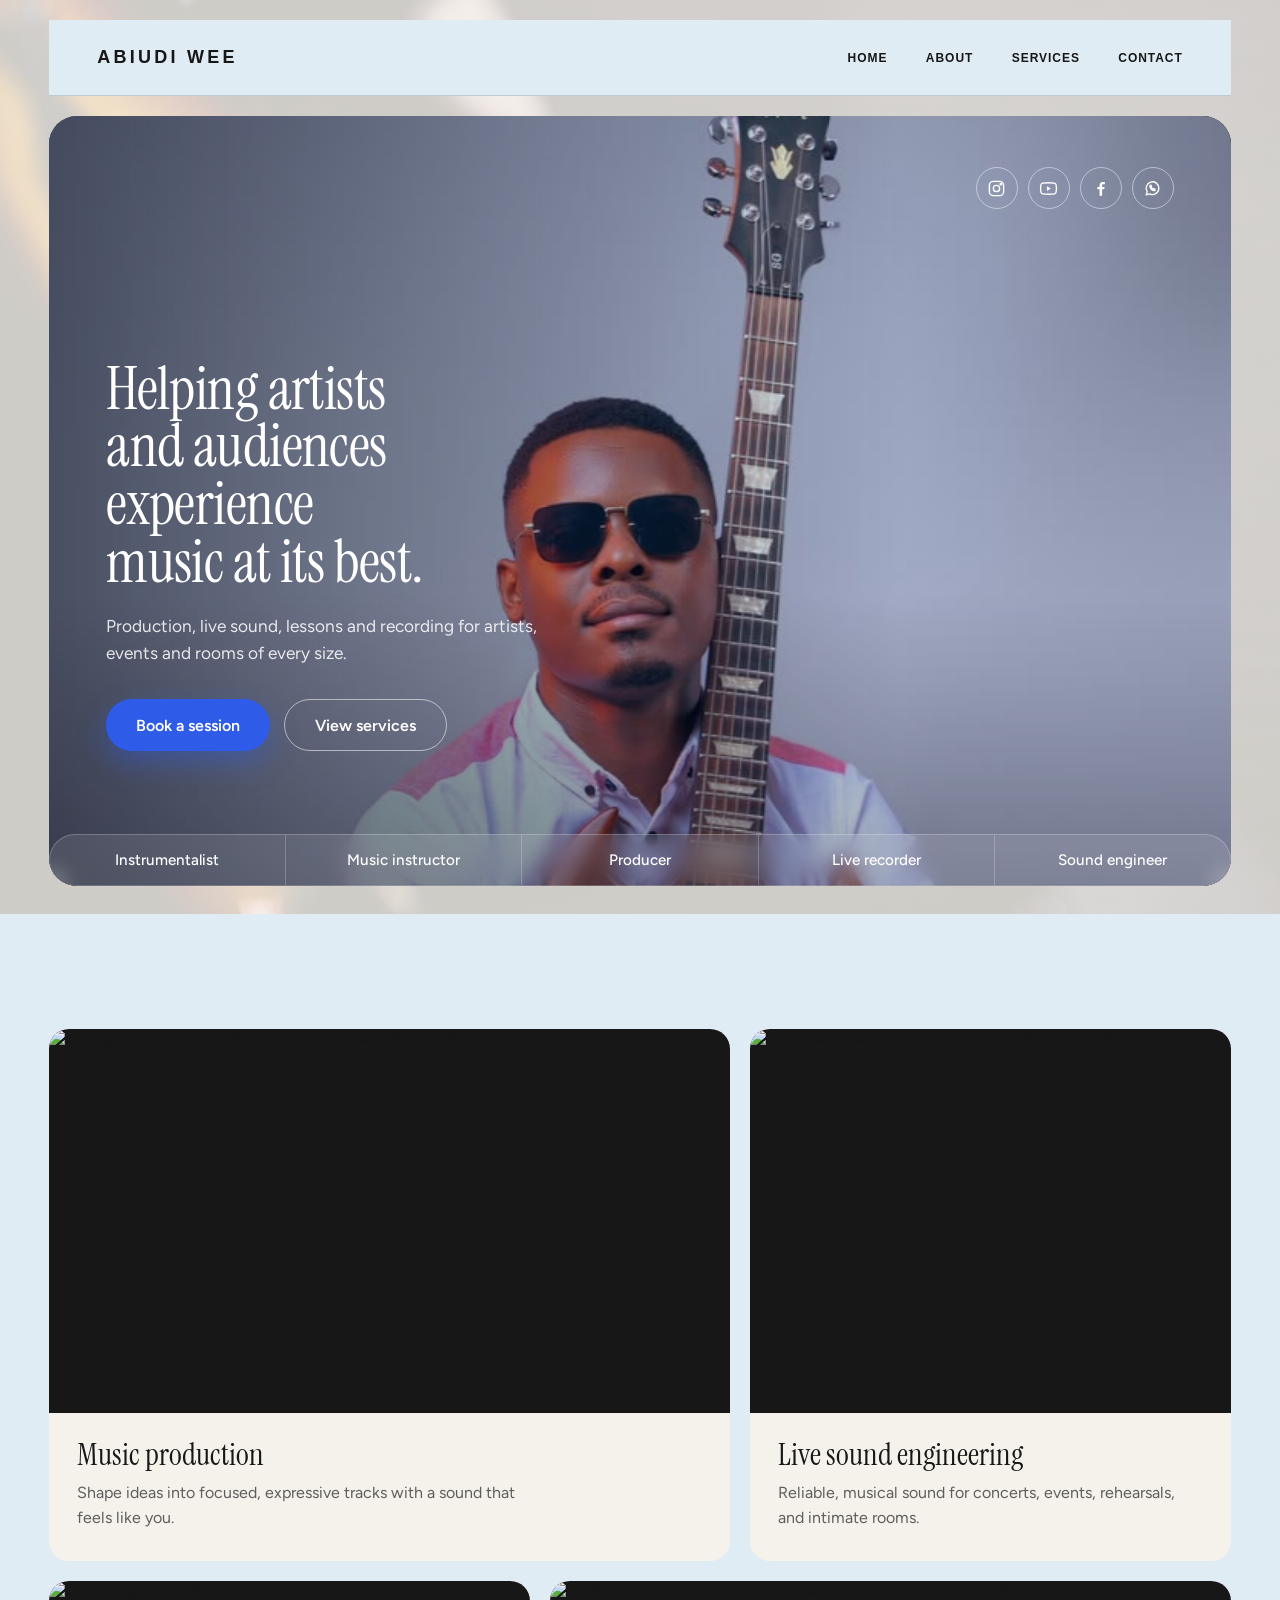
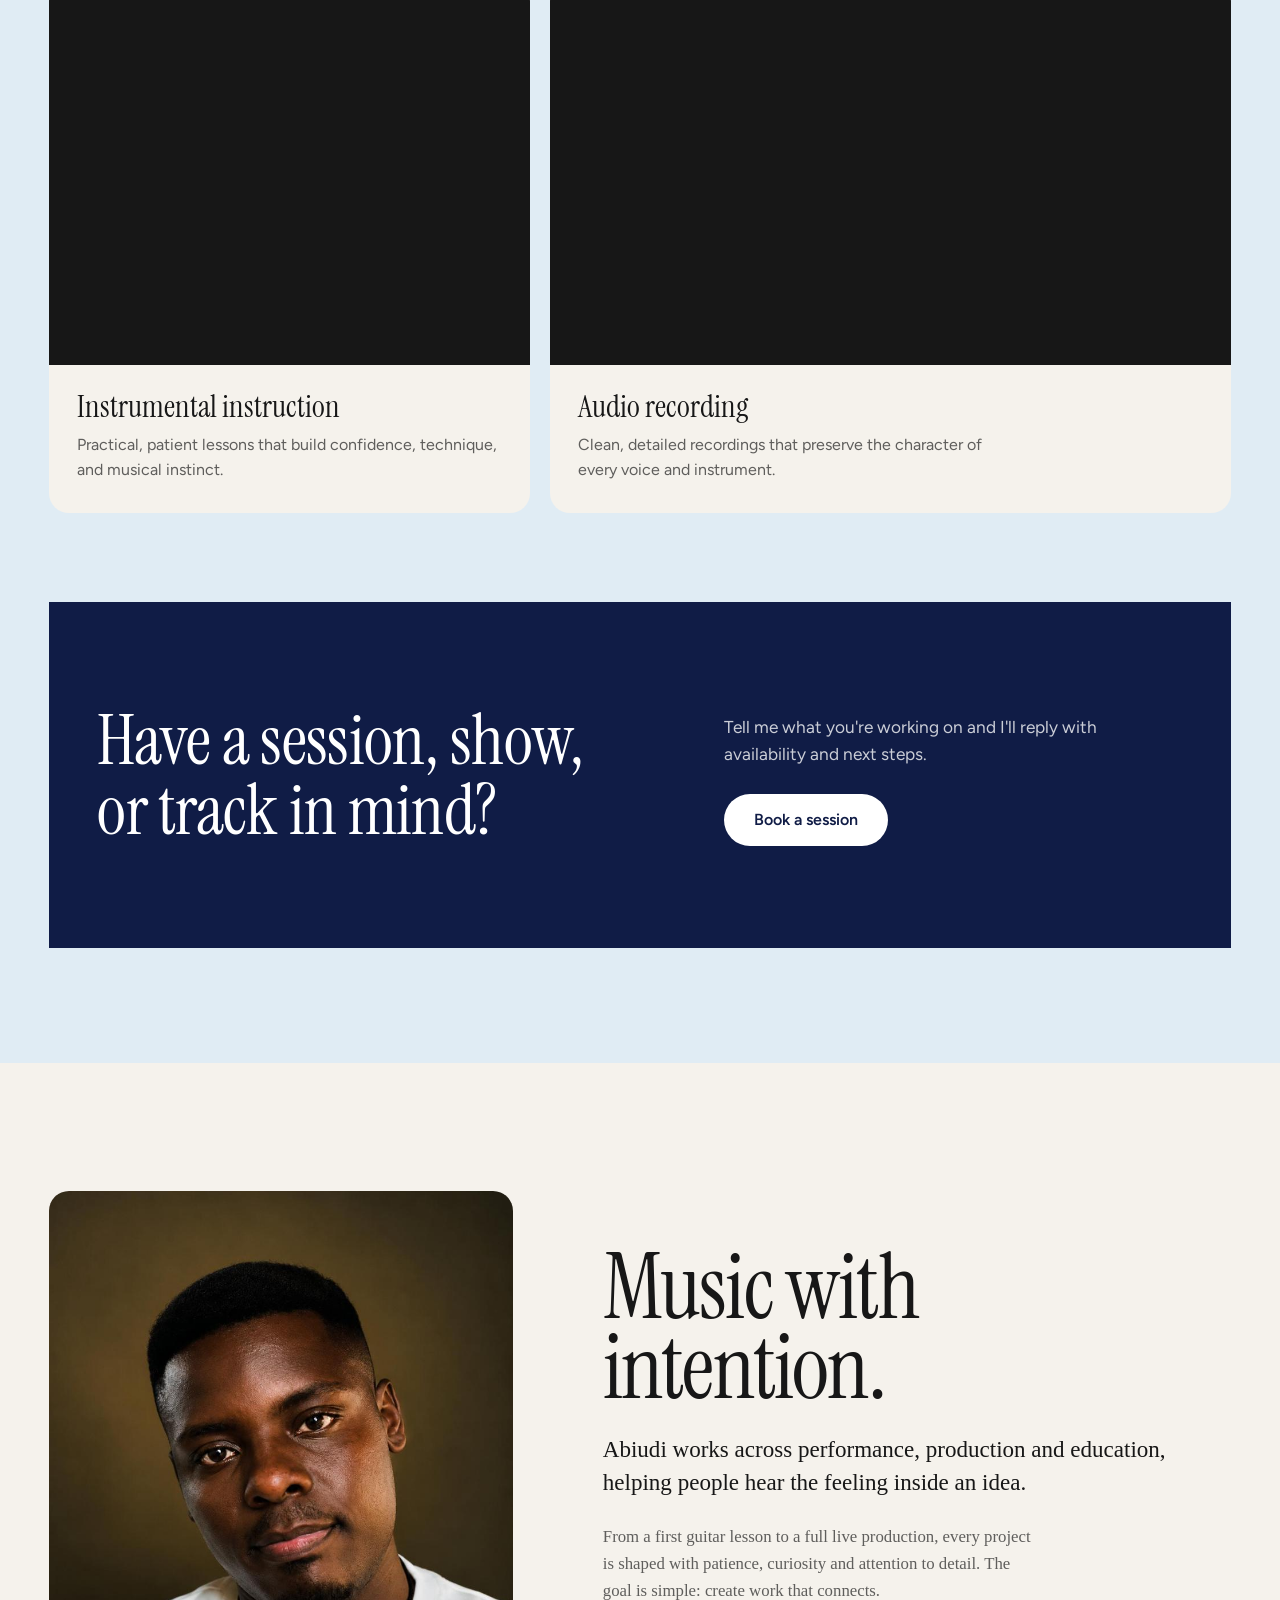
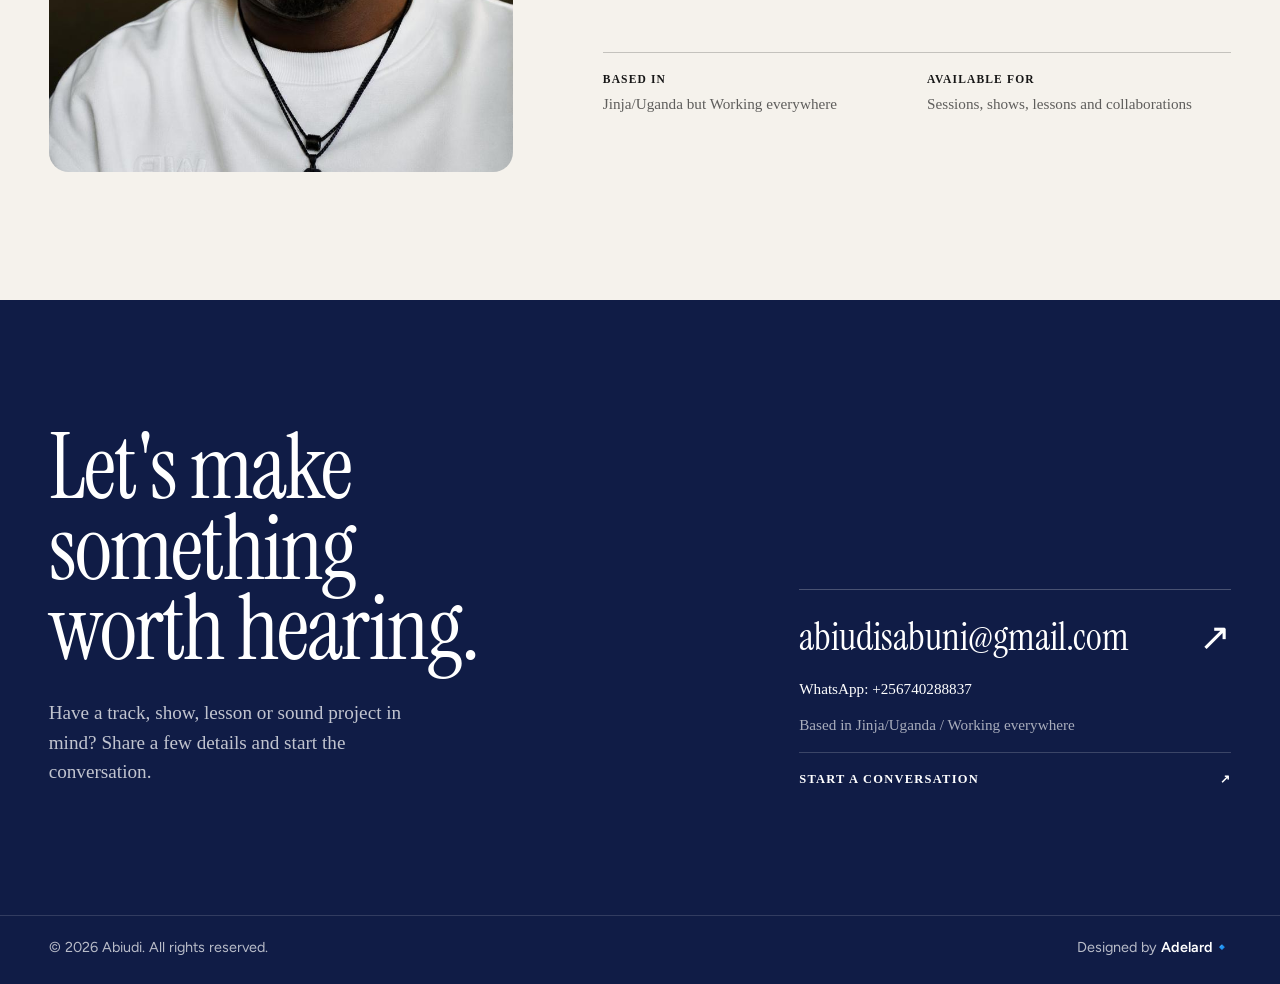
==== commit bd5ea0be: "Add WhatsApp contact actions" ====
--- a/src/index.html
+++ b/src/index.html
@@ -47,6 +47,33 @@
             >
             <div class="heroShade" aria-hidden="true"></div>
 
+            <nav class="heroSocials" aria-label="Social media">
+                <a href="https://www.instagram.com/abiudiwee?stkn=MThjaTJqdDQwM2Nlcg==" target="_blank" rel="noopener noreferrer" aria-label="Instagram">
+                    <svg viewBox="0 0 24 24" aria-hidden="true">
+                        <rect x="3" y="3" width="18" height="18" rx="5"></rect>
+                        <circle cx="12" cy="12" r="4"></circle>
+                        <circle cx="17.5" cy="6.5" r="1"></circle>
+                    </svg>
+                </a>
+                <a href="https://youtu.be/RL5pIYRwQlU?si=6W44zFylfKwMFkjd" target="_blank" rel="noopener noreferrer" aria-label="YouTube">
+                    <svg viewBox="0 0 24 24" aria-hidden="true">
+                        <path d="M21.5 7.2a2.8 2.8 0 0 0-2-2C17.7 4.7 12 4.7 12 4.7s-5.7 0-7.5.5a2.8 2.8 0 0 0-2 2A29 29 0 0 0 2 12a29 29 0 0 0 .5 4.8 2.8 2.8 0 0 0 2 2c1.8.5 7.5.5 7.5.5s5.7 0 7.5-.5a2.8 2.8 0 0 0 2-2A29 29 0 0 0 22 12a29 29 0 0 0-.5-4.8Z"></path>
+                        <path d="m10 15 5-3-5-3v6Z"></path>
+                    </svg>
+                </a>
+                <a href="https://www.facebook.com/share/19eR4Pe7ub/?mibextid=wwXIfr" target="_blank" rel="noopener noreferrer" aria-label="Facebook">
+                    <svg viewBox="0 0 24 24" aria-hidden="true">
+                        <path d="M14 21v-8h2.7l.4-3H14V8.1c0-.9.3-1.6 1.7-1.6h1.8V3.8c-.3 0-1.3-.1-2.5-.1-2.5 0-4.2 1.5-4.2 4.3V10H8v3h2.8v8H14Z"></path>
+                    </svg>
+                </a>
+                <a href="https://wa.me/256740288837" target="_blank" rel="noopener noreferrer" aria-label="Chat on WhatsApp at plus 256 740 288 837">
+                    <svg viewBox="0 0 24 24" aria-hidden="true">
+                        <path d="M20 11.7a8 8 0 0 1-11.8 7L4 20l1.3-4.1A8 8 0 1 1 20 11.7Z"></path>
+                        <path d="M8.8 8.2c.2-.3.4-.3.7-.3h.4c.2 0 .3.1.4.4l.5 1.2c.1.2.1.4-.1.6l-.4.5c.5 1 1.2 1.7 2.2 2.2l.5-.4c.2-.2.4-.2.6-.1l1.2.5c.3.1.4.2.4.4v.4c0 .3 0 .5-.3.7-.3.2-.8.4-1.2.3-1.1-.2-2.3-.8-3.2-1.7-.9-.9-1.5-2.1-1.7-3.2-.1-.5.1-.9.3-1.3Z"></path>
+                    </svg>
+                </a>
+            </nav>
+
             <div class="heroContent">
                 <h1 id="hero-title" class="heroTitle">
                     Helping artists and audiences experience music at its best.
@@ -58,7 +85,12 @@
                 </p>
 
                 <div class="heroActions">
-                    <button type="button" class="heroButton">Book a session</button>
+                    <a
+                        class="heroButton"
+                        href="https://wa.me/256740288837"
+                        target="_blank"
+                        rel="noopener noreferrer"
+                    >Book a session</a>
                     <a class="heroLink" href="#service">View services</a>
                 </div>
             </div>
@@ -142,7 +174,12 @@
             <h2 id="booking-title">Have a session, show, or track in mind?</h2>
             <div class="bookingAside">
                 <p>Tell me what you're working on and I'll reply with availability and next steps.</p>
-                <button type="button" class="bookingButton">Book a session</button>
+                <a
+                    class="bookingButton"
+                    href="https://wa.me/256740288837"
+                    target="_blank"
+                    rel="noopener noreferrer"
+                >Book a session</a>
             </div>
         </div>
     </section>
--- a/src/styles/index.css
+++ b/src/styles/index.css
@@ -135,6 +135,58 @@
         );
 }
 
+.heroSocials {
+    position: absolute;
+    top: clamp(24px, 4vw, 56px);
+    right: clamp(28px, 4.5vw, 64px);
+    z-index: 4;
+
+    display: flex;
+    align-items: center;
+    gap: 10px;
+}
+
+.heroSocials a {
+    display: grid;
+    width: 42px;
+    height: 42px;
+    place-items: center;
+
+    border: 1px solid rgba(255, 255, 255, 0.48);
+    border-radius: 50%;
+    color: #fff;
+    transition:
+        background-color 0.2s ease,
+        border-color 0.2s ease,
+        transform 0.2s ease;
+}
+
+.heroSocials a:hover {
+    border-color: #fff;
+    background: rgba(255, 255, 255, 0.16);
+    transform: translateY(-2px);
+}
+
+.heroSocials a:focus-visible {
+    outline-color: #fff;
+}
+
+.heroSocials svg {
+    width: 19px;
+    height: 19px;
+    fill: none;
+    stroke: currentColor;
+    stroke-linecap: round;
+    stroke-linejoin: round;
+    stroke-width: 1.7;
+}
+
+.heroSocials a:nth-child(2) svg path:last-child,
+.heroSocials a:nth-child(3) svg path {
+    fill: currentColor;
+    stroke: none;
+}
+
 .heroContent {
     position: absolute;
     left: clamp(28px, 4.5vw, 64px);
@@ -233,9 +285,14 @@
 ========================================= */
 
 .heroRoles {
+    position: absolute;
+    right: 0;
+    bottom: 0;
+    left: 0;
+    z-index: 3;
+
     display: flex;
     flex-wrap: wrap;
-    margin-top: clamp(36px, 5vw, 64px);
 
     list-style: none;
 
@@ -580,9 +637,9 @@
         background:
             linear-gradient(
                 0deg,
-                rgba(10, 14, 28, 0.62) 0%,
-                rgba(10, 14, 28, 0.36) 40%,
-                rgba(10, 14, 28, 0.06) 100%
+                rgba(10, 14, 28, 0.4) 0%,
+                rgba(10, 14, 28, 0.2) 40%,
+                rgba(10, 14, 28, 0.02) 100%
             );
     }
 
@@ -593,6 +650,16 @@
         left: 22px;
     }
 
+    .heroSocials {
+        top: 22px;
+        right: 22px;
+    }
+
+    .heroSocials a {
+        width: 36px;
+        height: 36px;
+    }
+
     .heroRoles li {
         flex: 1 1 50%;
     }
@@ -608,6 +675,10 @@
 
     .heroRoles li:nth-child(n + 3) {
         border-top: 1px solid rgba(255, 255, 255, 0.22);
+    }
+
+    .heroRoles {
+        border-radius: 0 0 24px 24px;
     }
 
     .servicesHeader {
--- a/src/styles/contact.css
+++ b/src/styles/contact.css
@@ -61,6 +61,16 @@
     font-size: 0.95rem;
 }
 
+.contactWhatsapp {
+    color: #fff;
+    font-size: 0.95rem;
+    text-decoration: none;
+}
+
+.contactWhatsapp:hover {
+    text-decoration: underline;
+}
+
 .contactAction {
     display: inline-flex;
     align-items: center;
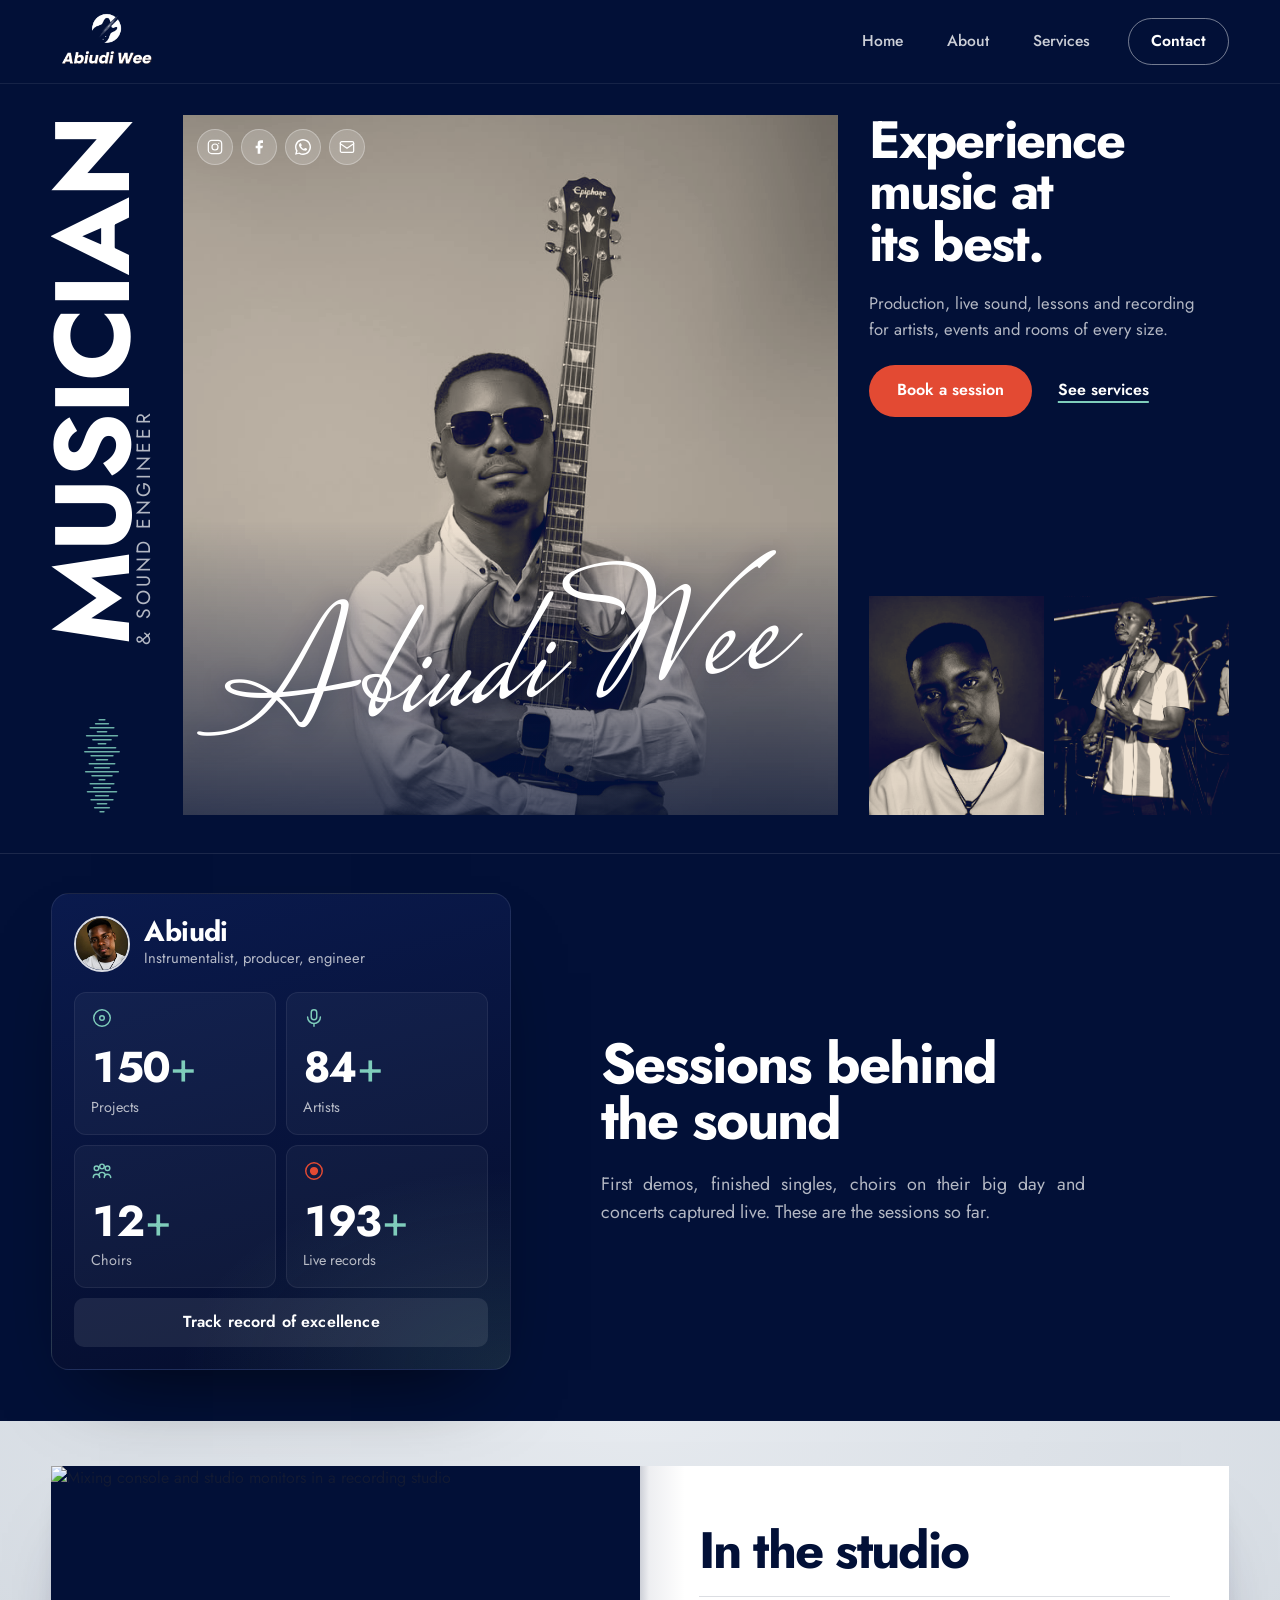
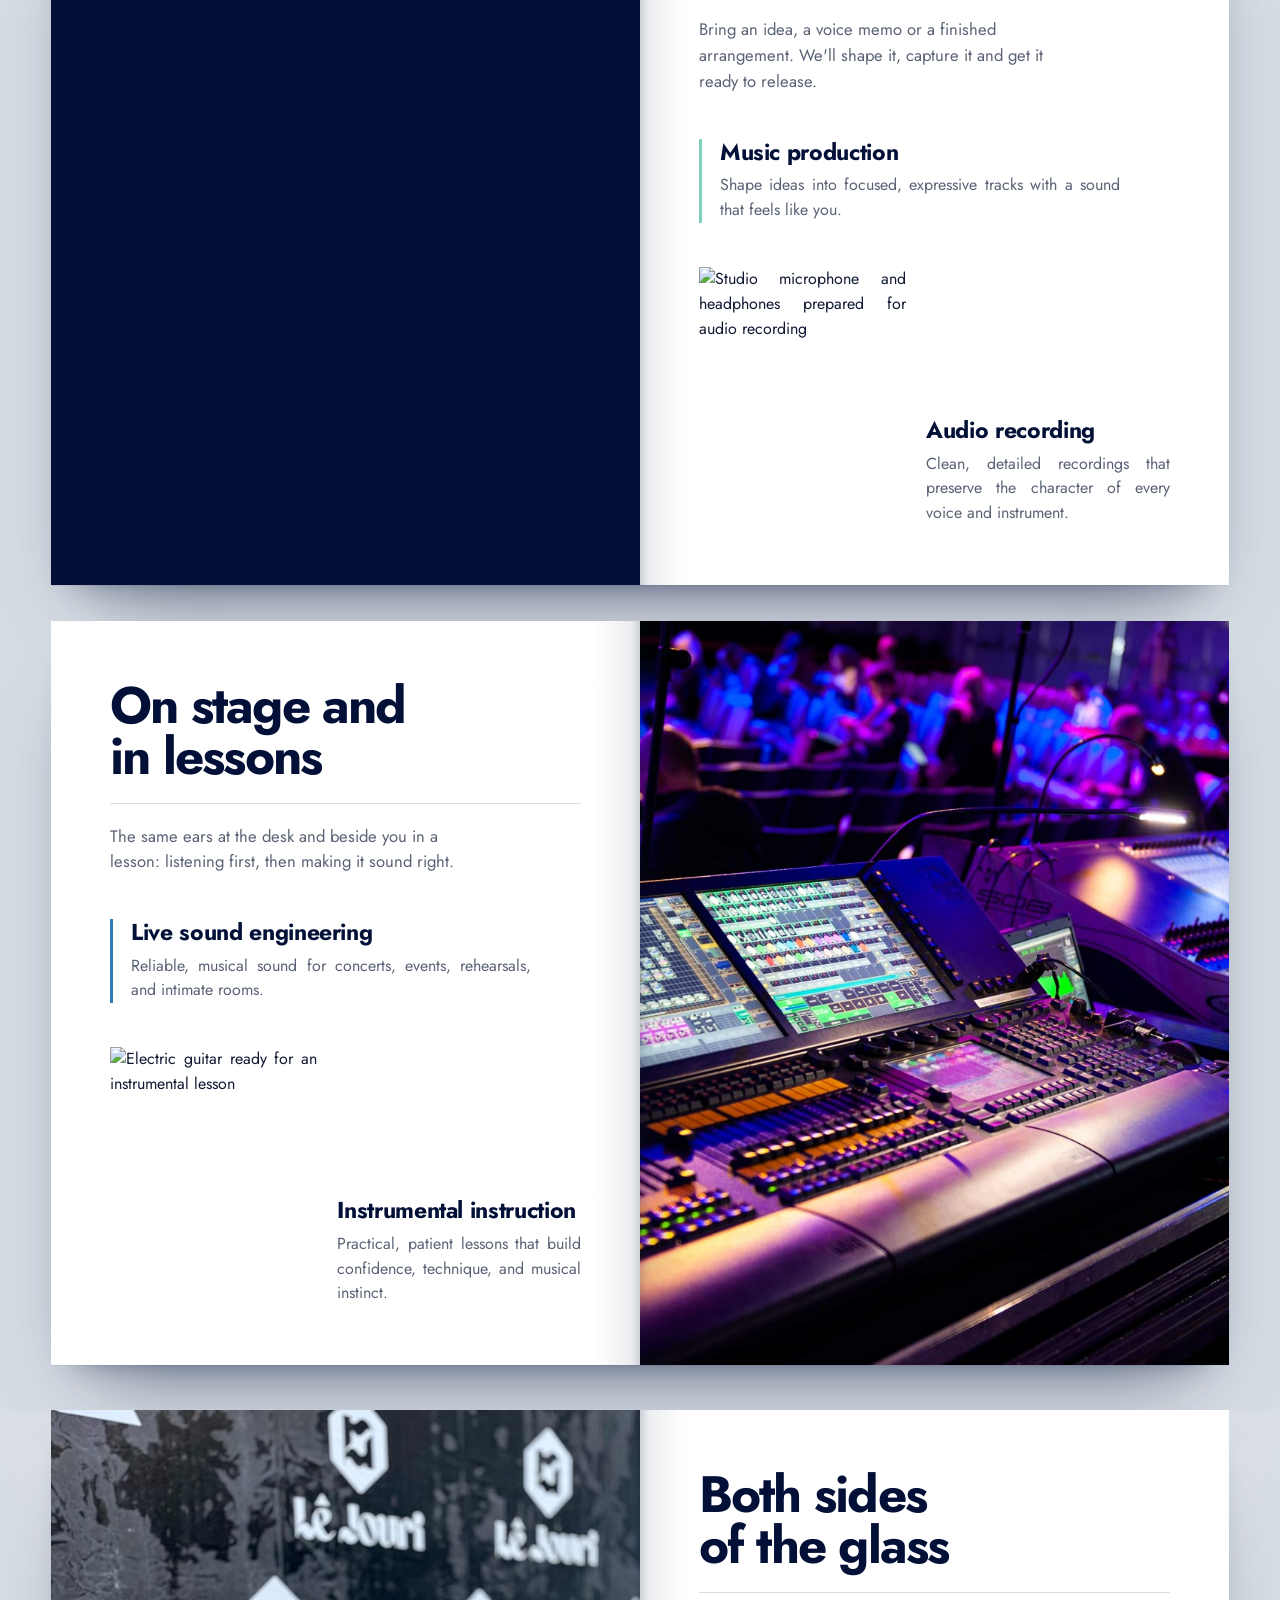
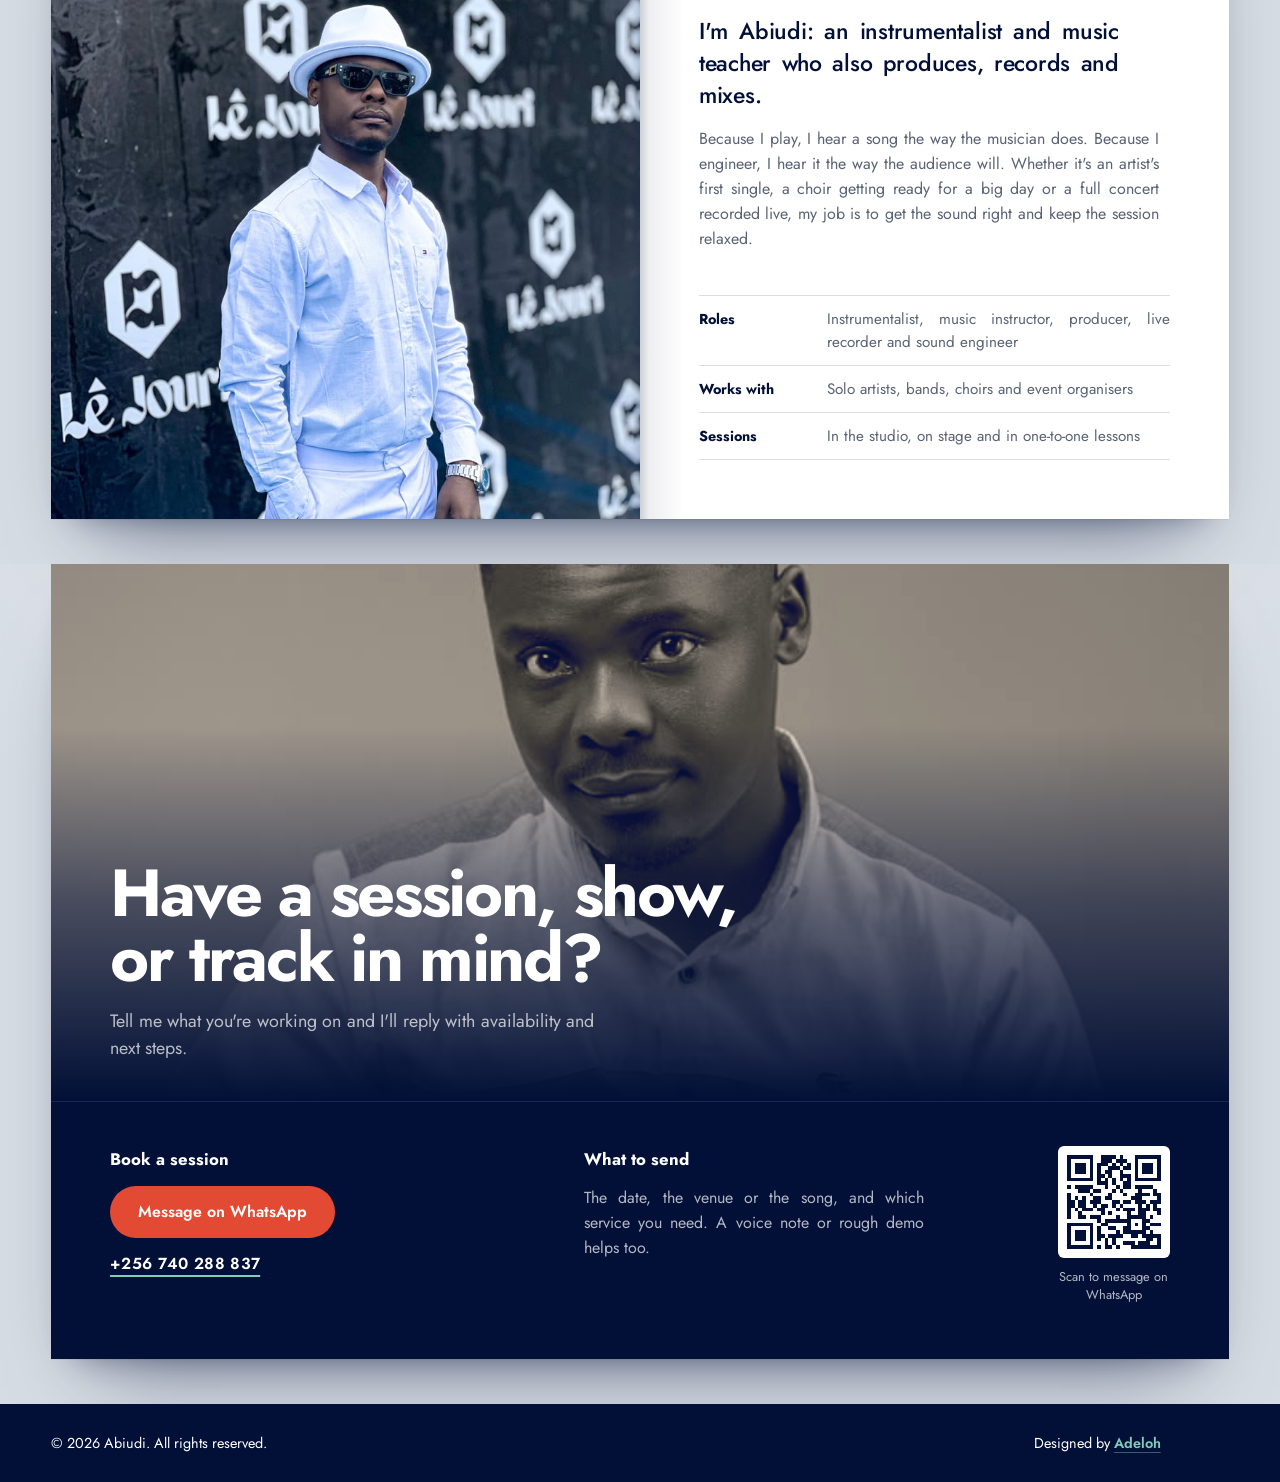
==== commit 4fcdbb50: "UI overhaul: social icons, favicon, mobile nav, spacing, social links" ====
--- a/src/index.html
+++ b/src/index.html
@@ -3,21 +3,31 @@
 <head>
     <meta charset="UTF-8">
     <meta name="viewport" content="width=device-width, initial-scale=1.0">
+    <meta name="theme-color" content="#021037">
 
     <title>Abiudi — Artist, Producer & Builder</title>
+
+    <link rel="icon" type="image/png" href="./assets/logo.PNG">
+    <link rel="apple-touch-icon" href="./assets/logo.PNG">
 
     <meta
         name="description"
         content="Abiudi — Instrumentalist, music instructor, producer, live recorder and sound engineer. Book a session for production, live sound, lessons or recording."
     >
 
-    <!-- Fonts: Instrument Serif (headlines) + Figtree (body). System fallbacks are set in CSS. -->
+    <!--
+        Century Gothic stays the brand face. Jost is a close geometric fallback
+        for phones that don't ship Century Gothic (most Android devices).
+        Mrs Saint Delafield is used for the signature only.
+    -->
     <link rel="preconnect" href="https://fonts.googleapis.com">
     <link rel="preconnect" href="https://fonts.gstatic.com" crossorigin>
     <link
         rel="stylesheet"
-        href="https://fonts.googleapis.com/css2?family=Figtree:wght@400;500;600;700&family=Instrument+Serif:ital@0;1&display=swap"
+        href="https://fonts.googleapis.com/css2?family=Jost:wght@400;500;600;700;800&family=Mrs+Saint+Delafield&display=swap"
     >
+
+    <link rel="preload" as="image" href="./assets/heroCover.jpeg" fetchpriority="high">
 
     <link rel="stylesheet" href="./styles/index.css">
     <link rel="stylesheet" href="./styles/navbar.css">
@@ -25,162 +35,263 @@
     <link rel="stylesheet" href="./styles/contact.css">
 </head>
 
-<body>
+<body class="loading">
+
+    <!-- Page loader -->
+    <div class="page-loader" id="pageLoader" aria-hidden="true">
+        <div class="loader-content">
+            <p class="loader-title">ABIUDI WEE</p>
+            <div class="loader-bar">
+                <div class="loader-progress"></div>
+            </div>
+        </div>
+    </div>
+
+    <!-- Lives outside <main> so position: sticky works for the whole page -->
+    <div class="navMount" data-component="navbar"></div>
 
     <main class="portfolio-home" id="home" data-page="home">
 
-        <div data-component="navbar"></div>
-
-        <section class="hero" aria-labelledby="hero-title">
-
-            <img
-                class="heroImage heroImage--current"
-                src="./assets/heroCover.jpeg"
-                alt="Abiudi performing"
-                fetchpriority="high"
-            >
-            <img
-                class="heroImage heroImage--next"
-                src="./assets/heroCover.jpeg"
-                alt=""
-                aria-hidden="true"
-            >
-            <div class="heroShade" aria-hidden="true"></div>
-
-            <nav class="heroSocials" aria-label="Social media">
-                <a href="https://www.instagram.com/abiudiwee?stkn=MThjaTJqdDQwM2Nlcg==" target="_blank" rel="noopener noreferrer" aria-label="Instagram">
-                    <svg viewBox="0 0 24 24" aria-hidden="true">
-                        <rect x="3" y="3" width="18" height="18" rx="5"></rect>
-                        <circle cx="12" cy="12" r="4"></circle>
-                        <circle cx="17.5" cy="6.5" r="1"></circle>
-                    </svg>
-                </a>
-                <a href="https://youtu.be/RL5pIYRwQlU?si=6W44zFylfKwMFkjd" target="_blank" rel="noopener noreferrer" aria-label="YouTube">
-                    <svg viewBox="0 0 24 24" aria-hidden="true">
-                        <path d="M21.5 7.2a2.8 2.8 0 0 0-2-2C17.7 4.7 12 4.7 12 4.7s-5.7 0-7.5.5a2.8 2.8 0 0 0-2 2A29 29 0 0 0 2 12a29 29 0 0 0 .5 4.8 2.8 2.8 0 0 0 2 2c1.8.5 7.5.5 7.5.5s5.7 0 7.5-.5a2.8 2.8 0 0 0 2-2A29 29 0 0 0 22 12a29 29 0 0 0-.5-4.8Z"></path>
-                        <path d="m10 15 5-3-5-3v6Z"></path>
-                    </svg>
-                </a>
-                <a href="https://www.facebook.com/share/19eR4Pe7ub/?mibextid=wwXIfr" target="_blank" rel="noopener noreferrer" aria-label="Facebook">
-                    <svg viewBox="0 0 24 24" aria-hidden="true">
-                        <path d="M14 21v-8h2.7l.4-3H14V8.1c0-.9.3-1.6 1.7-1.6h1.8V3.8c-.3 0-1.3-.1-2.5-.1-2.5 0-4.2 1.5-4.2 4.3V10H8v3h2.8v8H14Z"></path>
-                    </svg>
-                </a>
-                <a href="https://wa.me/256740288837" target="_blank" rel="noopener noreferrer" aria-label="Chat on WhatsApp at plus 256 740 288 837">
-                    <svg viewBox="0 0 24 24" aria-hidden="true">
-                        <path d="M20 11.7a8 8 0 0 1-11.8 7L4 20l1.3-4.1A8 8 0 1 1 20 11.7Z"></path>
-                        <path d="M8.8 8.2c.2-.3.4-.3.7-.3h.4c.2 0 .3.1.4.4l.5 1.2c.1.2.1.4-.1.6l-.4.5c.5 1 1.2 1.7 2.2 2.2l.5-.4c.2-.2.4-.2.6-.1l1.2.5c.3.1.4.2.4.4v.4c0 .3 0 .5-.3.7-.3.2-.8.4-1.2.3-1.1-.2-2.3-.8-3.2-1.7-.9-.9-1.5-2.1-1.7-3.2-.1-.5.1-.9.3-1.3Z"></path>
-                    </svg>
-                </a>
-            </nav>
-
-            <div class="heroContent">
-                <h1 id="hero-title" class="heroTitle">
-                    Helping artists and audiences experience music at its best.
-                </h1>
+        <!-- ============ COVER ============ -->
+        <section class="cover" aria-labelledby="hero-title">
+
+            <div class="coverSpine" aria-hidden="true">
+                <p class="coverWord">
+                    <span class="coverWord-big">Musician</span>
+                    <span class="coverWord-small">&amp; sound engineer</span>
+                </p>
+
+                <svg class="coverWave" viewBox="0 0 40 120" preserveAspectRatio="none">
+                    <rect x="16" y="0"   width="8"  height="2" rx="1"/>
+                    <rect x="12" y="5"   width="16" height="2" rx="1"/>
+                    <rect x="6"  y="10"  width="28" height="2" rx="1"/>
+                    <rect x="14" y="15"  width="12" height="2" rx="1"/>
+                    <rect x="2"  y="20"  width="36" height="2" rx="1"/>
+                    <rect x="9"  y="25"  width="22" height="2" rx="1"/>
+                    <rect x="15" y="30"  width="10" height="2" rx="1"/>
+                    <rect x="4"  y="35"  width="32" height="2" rx="1"/>
+                    <rect x="0"  y="40"  width="40" height="2" rx="1"/>
+                    <rect x="7"  y="45"  width="26" height="2" rx="1"/>
+                    <rect x="13" y="50"  width="14" height="2" rx="1"/>
+                    <rect x="5"  y="55"  width="30" height="2" rx="1"/>
+                    <rect x="11" y="60"  width="18" height="2" rx="1"/>
+                    <rect x="1"  y="65"  width="38" height="2" rx="1"/>
+                    <rect x="8"  y="70"  width="24" height="2" rx="1"/>
+                    <rect x="16" y="75"  width="8"  height="2" rx="1"/>
+                    <rect x="6"  y="80"  width="28" height="2" rx="1"/>
+                    <rect x="10" y="85"  width="20" height="2" rx="1"/>
+                    <rect x="3"  y="90"  width="34" height="2" rx="1"/>
+                    <rect x="12" y="95"  width="16" height="2" rx="1"/>
+                    <rect x="7"  y="100" width="26" height="2" rx="1"/>
+                    <rect x="14" y="105" width="12" height="2" rx="1"/>
+                    <rect x="11" y="110" width="18" height="2" rx="1"/>
+                    <rect x="17" y="115" width="6"  height="2" rx="1"/>
+                </svg>
+            </div>
+
+            <div class="coverPhotoWrap">
+                <figure class="coverPhoto duotone">
+                    <img
+                        src="./assets/heroCover.jpeg"
+                        alt="Abiudi performing live with his guitar"
+                        fetchpriority="high"
+                    >
+                    <p class="signature" aria-hidden="true">Abiudi Wee</p>
+                </figure>
+
+                <!-- Social icons outside the duotone figure so blend modes don't hide them -->
+                <nav class="coverSocials" aria-label="Abiudi on social media">
+                    <a href="https://www.instagram.com/abiudiwee?mdxt=MThjaTJqdDQwM2Nlcg==" target="_blank" rel="noopener noreferrer" aria-label="Instagram">
+                        <svg viewBox="0 0 24 24" fill="none" stroke="currentColor" stroke-width="1.8" stroke-linecap="round" stroke-linejoin="round" aria-hidden="true"><rect x="2" y="2" width="20" height="20" rx="5"/><circle cx="12" cy="12" r="4.5"/><circle cx="17.5" cy="6.5" r="1" fill="currentColor" stroke="none"/></svg>
+                    </a>
+                    <a href="https://www.facebook.com/share/1EnN9w2oDL/?mibextid=wwXIfr" target="_blank" rel="noopener noreferrer" aria-label="Facebook">
+                        <svg viewBox="0 0 24 24" fill="currentColor" aria-hidden="true"><path d="M18 2h-3a5 5 0 0 0-5 5v3H7v4h3v8h4v-8h3l1-4h-4V7a1 1 0 0 1 1-1h3z"/></svg>
+                    </a>
+                    <a href="https://wa.me/256740288837" target="_blank" rel="noopener noreferrer" aria-label="WhatsApp">
+                        <svg viewBox="0 0 24 24" fill="currentColor" aria-hidden="true"><path d="M17.472 14.382c-.297-.149-1.758-.867-2.03-.967-.273-.099-.471-.148-.67.15-.197.297-.767.966-.94 1.164-.173.199-.347.223-.644.075-.297-.15-1.255-.463-2.39-1.475-.883-.788-1.48-1.761-1.653-2.059-.173-.297-.018-.458.13-.606.134-.133.298-.347.446-.52.149-.174.198-.298.298-.497.099-.198.05-.371-.025-.52-.075-.149-.669-1.612-.916-2.207-.242-.579-.487-.5-.669-.51-.173-.008-.371-.01-.57-.01-.198 0-.52.074-.792.372-.272.297-1.04 1.016-1.04 2.479 0 1.462 1.065 2.875 1.213 3.074.149.198 2.096 3.2 5.077 4.487.709.306 1.262.489 1.694.625.712.227 1.36.195 1.871.118.571-.085 1.758-.719 2.006-1.413.248-.694.248-1.289.173-1.413-.074-.124-.272-.198-.57-.347z"/><path d="M12 0C5.373 0 0 5.373 0 12c0 2.115.549 4.099 1.504 5.829L.057 23.5l5.82-1.527A11.951 11.951 0 0 0 12 24c6.627 0 12-5.373 12-12S18.627 0 12 0zm0 21.818a9.818 9.818 0 0 1-5.003-1.369l-.359-.213-3.713.974.992-3.617-.234-.371A9.818 9.818 0 1 1 12 21.818z"/></svg>
+                    </a>
+                    <a href="mailto:abiudisabuni@gmail.com" aria-label="Email">
+                        <svg viewBox="0 0 24 24" fill="none" stroke="currentColor" stroke-width="1.8" stroke-linecap="round" stroke-linejoin="round" aria-hidden="true"><rect x="2" y="4" width="20" height="16" rx="2"/><path d="M2 7l10 7 10-7"/></svg>
+                    </a>
+                </nav>
+            </div>
+
+            <div class="coverAside">
+                <h1 id="hero-title" class="heroTitle">Experience music at its best.</h1>
 
                 <p class="heroLead">
                     Production, live sound, lessons and recording for artists,
                     events and rooms of every size.
                 </p>
 
-                <div class="heroActions">
+                <div class="coverActions">
                     <a
-                        class="heroButton"
+                        class="bookingButton"
                         href="https://wa.me/256740288837"
                         target="_blank"
                         rel="noopener noreferrer"
                     >Book a session</a>
-                    <a class="heroLink" href="#service">View services</a>
+                    <a class="textLink" href="#service">See services</a>
                 </div>
-            </div>
-
-            <ul class="heroRoles" aria-label="What Abiudi does">
-                <li>Instrumentalist</li>
-                <li>Music instructor</li>
-                <li>Producer</li>
-                <li>Live recorder</li>
-                <li>Sound engineer</li>
-            </ul>
-
+
+                <div class="coverThumbs">
+                    <figure class="duotone">
+                        <img
+                            src="./assets/abiudiMain2.jpeg"
+                            alt="Abiudi seated with his guitar"
+                            loading="lazy"
+                        >
+                    </figure>
+                    <figure class="duotone">
+                        <img
+                            src="./assets/abiudiMain.jpeg"
+                            alt="Abiudi playing guitar during a performance"
+                            loading="lazy"
+                        >
+                    </figure>
+                </div>
+            </div>
         </section>
 
-    </main>
-
-    <section class="services" id="service" aria-labelledby="services-title">
-
-        
-        <div class="servicesGrid">
-
-            <article class="serviceCard">
-                <div class="serviceImage">
+        <!-- ============ CREDITS CARD ============ -->
+        <section class="credits" aria-labelledby="credits-title">
+
+            <article class="creditCard">
+                <header class="creditCard-head">
                     <img
-                        src="https://images.unsplash.com/photo-1598488035139-bdbb2231ce04?auto=format&fit=crop&w=900&q=85"
-                        alt="Mixing console and studio monitors in a recording studio"
+                        class="creditCard-avatar"
+                        src="./assets/abiudiMain2.jpeg"
+                        alt=""
                         loading="lazy"
                     >
+                    <div>
+                        <p class="creditCard-name">Abiudi</p>
+                        <p class="creditCard-role">Instrumentalist, producer, engineer</p>
+                    </div>
+                </header>
+
+                <div class="creditGrid">
+                    <div class="creditStat" data-number="150">
+                        <svg class="creditStat-icon" viewBox="0 0 24 24" aria-hidden="true">
+                            <circle cx="12" cy="12" r="9"/><circle cx="12" cy="12" r="2.5"/>
+                        </svg>
+                        <p class="creditStat-number">150</p>
+                        <p class="creditStat-label">Projects</p>
+                    </div>
+
+                    <div class="creditStat" data-number="85">
+                        <svg class="creditStat-icon" viewBox="0 0 24 24" aria-hidden="true">
+                            <rect x="9" y="3" width="6" height="11" rx="3"/><path d="M5 11a7 7 0 0 0 14 0M12 18v3"/>
+                        </svg>
+                        <p class="creditStat-number">85</p>
+                        <p class="creditStat-label">Artists</p>
+                    </div>
+
+                    <div class="creditStat" data-number="12">
+                        <svg class="creditStat-icon" viewBox="0 0 24 24" aria-hidden="true">
+                            <circle cx="6" cy="9" r="2.5"/><circle cx="12" cy="7" r="2.5"/><circle cx="18" cy="9" r="2.5"/><path d="M2.5 19a3.5 3.5 0 0 1 7 0M8.5 17a3.5 3.5 0 0 1 7 0M14.5 19a3.5 3.5 0 0 1 7 0"/>
+                        </svg>
+                        <p class="creditStat-number">12</p>
+                        <p class="creditStat-label">Choirs</p>
+                    </div>
+
+                    <div class="creditStat" data-number="200">
+                        <svg class="creditStat-icon creditStat-icon--rec" viewBox="0 0 24 24" aria-hidden="true">
+                            <circle cx="12" cy="12" r="9"/><circle cx="12" cy="12" r="4.5" class="dot"/>
+                        </svg>
+                        <p class="creditStat-number">200</p>
+                        <p class="creditStat-label">Live records</p>
+                    </div>
                 </div>
-                <div class="serviceContent">
-                    <h3>Music production</h3>
+
+                <p class="creditCard-foot">Track record of excellence</p>
+            </article>
+
+            <div class="creditsText">
+                <h2 id="credits-title">Sessions behind the sound</h2>
+                <p>
+                    First demos, finished singles, choirs on their big day and
+                    concerts captured live. These are the sessions so far.
+                </p>
+            </div>
+        </section>
+
+    </main>
+
+    <!-- ============ SERVICES: magazine spreads ============ -->
+    <section class="services table" id="service" aria-labelledby="services-title">
+        <h2 id="services-title" class="visually-hidden">Services</h2>
+
+        <!-- Spread 1: studio -->
+        <div class="spread">
+            <figure class="page page--photo">
+                <img
+                    src="https://images.unsplash.com/photo-1598488035139-bdbb2231ce04?auto=format&fit=crop&w=1200&q=80"
+                    alt="Mixing console and studio monitors in a recording studio"
+                    loading="lazy"
+                >
+            </figure>
+
+            <div class="page page--text">
+                <h3 class="spreadTitle">In the studio</h3>
+                <p class="spreadDeck">
+                    Bring an idea, a voice memo or a finished arrangement.
+                    We'll shape it, capture it and get it ready to release.
+                </p>
+
+                <article class="entry entry--lead">
+                    <h4>Music production</h4>
                     <p>Shape ideas into focused, expressive tracks with a sound that feels like you.</p>
-                </div>
-            </article>
-
-            <article class="serviceCard">
-                <div class="serviceImage">
+                </article>
+
+                <article class="entry entry--thumb">
                     <img
-                        src="https://images.unsplash.com/photo-1524368535928-5b5e00ddc76b?auto=format&fit=crop&w=900&q=85"
-                        alt="Sound engineer working at a live audio mixing desk"
+                        src="https://images.unsplash.com/photo-1590602847861-f357a9332bbc?auto=format&fit=crop&w=600&q=80"
+                        alt="Studio microphone and headphones prepared for audio recording"
                         loading="lazy"
                     >
-                </div>
-                <div class="serviceContent">
-                    <h3>Live sound engineering</h3>
+                    <div>
+                        <h4>Audio recording</h4>
+                        <p>Clean, detailed recordings that preserve the character of every voice and instrument.</p>
+                    </div>
+                </article>
+            </div>
+        </div>
+
+        <!-- Spread 2: stage and lessons -->
+        <div class="spread spread--flip">
+            <div class="page page--text">
+                <h3 class="spreadTitle">On stage and in lessons</h3>
+                <p class="spreadDeck">
+                    The same ears at the desk and beside you in a lesson:
+                    listening first, then making it sound right.
+                </p>
+
+                <article class="entry entry--lead">
+                    <h4>Live sound engineering</h4>
                     <p>Reliable, musical sound for concerts, events, rehearsals, and intimate rooms.</p>
-                </div>
-            </article>
-
-            <article class="serviceCard">
-                <div class="serviceImage">
+                </article>
+
+                <article class="entry entry--thumb">
                     <img
-                        src="https://images.unsplash.com/photo-1510915361894-db8b60106cb1?auto=format&fit=crop&w=900&q=85"
+                        src="https://images.unsplash.com/photo-1510915361894-db8b60106cb1?auto=format&fit=crop&w=600&q=80"
                         alt="Electric guitar ready for an instrumental lesson"
                         loading="lazy"
                     >
-                </div>
-                <div class="serviceContent">
-                    <h3>Instrumental instruction</h3>
-                    <p>Practical, patient lessons that build confidence, technique, and musical instinct.</p>
-                </div>
-            </article>
-
-            <article class="serviceCard">
-                <div class="serviceImage">
-                    <img
-                        src="https://images.unsplash.com/photo-1590602847861-f357a9332bbc?auto=format&fit=crop&w=900&q=85"
-                        alt="Studio microphone and headphones prepared for audio recording"
-                        loading="lazy"
-                    >
-                </div>
-                <div class="serviceContent">
-                    <h3>Audio recording</h3>
-                    <p>Clean, detailed recordings that preserve the character of every voice and instrument.</p>
-                </div>
-            </article>
-
-        </div>
-
-        <div class="booking servicesBooking" aria-labelledby="booking-title">
-            <h2 id="booking-title">Have a session, show, or track in mind?</h2>
-            <div class="bookingAside">
-                <p>Tell me what you're working on and I'll reply with availability and next steps.</p>
-                <a
-                    class="bookingButton"
-                    href="https://wa.me/256740288837"
-                    target="_blank"
-                    rel="noopener noreferrer"
-                >Book a session</a>
-            </div>
+                    <div>
+                        <h4>Instrumental instruction</h4>
+                        <p>Practical, patient lessons that build confidence, technique, and musical instinct.</p>
+                    </div>
+                </article>
+            </div>
+
+            <figure class="page page--photo">
+                <img
+                    src="./assets/liveRecord.jpg"
+                    alt="Sound engineer working at a live audio mixing desk"
+                    loading="lazy"
+                >
+            </figure>
         </div>
     </section>
 
@@ -193,13 +304,26 @@
         <p>
             Designed by
             <a
-                href="https://www.abiudi.com"
+                href="https://www.instagram.com/a.d.e.l.o.h?obrf=MWphNXZrNHA5M3d3eQ%3D%3D&utm_source=qr"
                 target="_blank"
                 rel="noopener noreferrer"
-            >Adelard🔹</a>
+            >Adeloh</a>
         </p>
     </footer>
 
+    <!-- Scroll to top button -->
+    <button
+        class="scroll-to-top"
+        id="scrollToTop"
+        type="button"
+        aria-label="Scroll to top"
+        title="Back to top"
+    >
+        <svg width="22" height="22" viewBox="0 0 24 24" fill="none" aria-hidden="true">
+            <path d="M12 4L6 10H10V20H14V10H18L12 4Z" fill="currentColor"/>
+        </svg>
+    </button>
+
     <script type="module" src="./js/index.js"></script>
 
 </body>
--- a/src/styles/index.css
+++ b/src/styles/index.css
@@ -1,753 +1,726 @@
-/* =========================================
-   TOKENS
-========================================= */
+/* =========================================================
+   ABIUDI — PORTFOLIO
+   Concept: the site reads like a printed music portfolio.
+   Cover (navy, vertical type, signature) → credits card →
+   magazine spreads laid on a grey table → back cover.
+   ========================================================= */
 
 :root {
-    --paper: #f5f2ec;
-    --mist: #e0ecf4;
-    --ink: #171717;
-    --navy: #101c46;
-    --blue: #2e5be7;
-    --blue-deep: #1f3d9a;
-
-    --muted: rgba(23, 23, 23, 0.68);
-
-    --serif: "Instrument Serif", Georgia, "Times New Roman", serif;
-    --sans: "Figtree", "Trebuchet MS", system-ui, -apple-system, "Segoe UI", sans-serif;
-
-    --gutter: clamp(16px, 3.8vw, 56px);
-    --radius-lg: 28px;
-    --radius-md: 20px;
-}
-
-* {
-    box-sizing: border-box;
-    margin: 0;
-    padding: 0;
-}
+    /* Brand palette */
+    --ink: #021037;            /* cover navy, also the logo backdrop */
+    --ink-2: #0a1a4d;          /* raised navy surfaces */
+    --teal: #7fcdbb;
+    --blue: #2c7fb8;
+    --coral: #e34a33;
+    --coral-deep: #c53b26;
+    --cream: #f1e4d3;          /* duotone highlight: warm paper */
+
+    /* Print surfaces */
+    --paper: #ffffff;
+    --table: #d6dce3;          /* the surface the spreads sit on */
+    --text: #121a33;
+    --muted: #5a6275;
+    --rule: rgba(2, 16, 55, 0.14);
+
+    /* On navy */
+    --on-ink: #ffffff;
+    --on-ink-muted: rgba(255, 255, 255, 0.7);
+    --on-ink-rule: rgba(255, 255, 255, 0.1);
+
+    /* Type: Century Gothic stays the brand face */
+    --sans: "Century Gothic", "URW Gothic", "Jost", "Trebuchet MS", sans-serif;
+    --script: "Mrs Saint Delafield", "Brush Script MT", cursive;
+
+    /* Layout */
+    --gutter: clamp(16px, 4vw, 56px);
+    --nav-h: 84px;
+    --max: 1320px;
+    /* Cover height: one screen, within sensible limits */
+    --cover-h: clamp(460px, calc(100svh - var(--nav-h) - 64px), 700px);
+
+    --print-shadow:
+        0 1px 0 rgba(2, 16, 55, 0.05),
+        0 18px 30px -24px rgba(2, 16, 55, 0.45),
+        0 48px 80px -48px rgba(2, 16, 55, 0.6);
+
+    --ease: cubic-bezier(0.4, 0, 0.2, 1);
+}
+
+@media (max-width: 760px) {
+    :root { --nav-h: 72px; }
+}
+
+/* ---------- Base ---------- */
+*,
+*::before,
+*::after { box-sizing: border-box; margin: 0; padding: 0; }
 
 html {
+    font-family: var(--sans);
     scroll-behavior: smooth;
+    scroll-padding-top: var(--nav-h);
+    text-size-adjust: 100%;
+    -webkit-font-smoothing: antialiased;
+    -moz-osx-font-smoothing: grayscale;
 }
 
 body {
     overflow-x: hidden;
-}
-
-img {
-    max-width: 100%;
-}
-
-body {
-    background: var(--paper);
-    color: var(--ink);
-}
-
-.hero,
-.services,
-.booking,
+    line-height: 1.55;
+    background: var(--table);
+    color: var(--text);
+    text-align: justify;
+    hyphens: auto;
+    -webkit-hyphens: auto;
+    hyphenate-limit-chars: 6 3 3;
+}
+
+body.menu-open { overflow: hidden; }
+
+img { max-width: 100%; display: block; }
+button, input, textarea, select { font: inherit; color: inherit; }
+button { cursor: pointer; }
+a { color: inherit; text-decoration: none; }
+
+/* Headings, nav, buttons and labels: never justify */
+h1, h2, h3, h4, h5, h6,
+nav, a, button, label,
+.heroTitle, .spreadTitle, .creditsText h2,
+.creditCard-name, .creditCard-role, .creditCard-foot,
+.coverWord, .heroLead, .coverActions,
+.bookingButton, .textLink,
+.creditStat-number, .creditStat-label,
+.spreadDeck, .entry h4,
 .portfolio-footer {
-    font-family: var(--sans);
+    text-align: left;
+    hyphens: none;
+    -webkit-hyphens: none;
 }
 
 :focus-visible {
-    outline: 3px solid var(--blue);
+    outline: 3px solid var(--teal);
     outline-offset: 3px;
-}
-
-
-/* =========================================
-   MAIN
-========================================= */
-
-.portfolio-home {
-    padding: 20px var(--gutter) 28px;
-    background:
-        linear-gradient(
-            rgba(245, 242, 236, 0.82),
-            rgba(245, 242, 236, 0.82)
-        ),
-        url("../assets/guitar.jpg") center / cover no-repeat;
-}
-
-
-/* =========================================
-   HERO
-   One full-width image, text on the left,
-   roles along the bottom edge.
-========================================= */
-
-.hero {
+    border-radius: 4px;
+}
+::selection { background: var(--teal); color: var(--ink); }
+
+.visually-hidden {
+    position: absolute !important;
+    width: 1px;
+    height: 1px;
+    overflow: hidden;
+    clip: rect(0 0 0 0);
+    white-space: nowrap;
+}
+
+/* ---------- Page loader ---------- */
+.page-loader {
+    position: fixed;
+    inset: 0;
+    z-index: 9999;
+    display: grid;
+    place-items: center;
+    background: var(--ink);
+    transition: opacity 0.5s ease, visibility 0.5s ease;
+    /* Failsafe: never trap the page if a script fails */
+    animation: loaderFailsafe 0.5s ease 6s forwards;
+}
+.page-loader.hidden { opacity: 0; visibility: hidden; }
+
+.loader-content { text-align: center; }
+.loader-title {
+    margin-bottom: 18px;
+    color: var(--on-ink);
+    font-size: 2.2rem;
+    font-weight: 400;
+    letter-spacing: 0.14em;
+}
+.loader-bar { width: 160px; height: 28px; margin: 0 auto; }
+.loader-progress {
+    width: 100%;
+    height: 100%;
+    background: repeating-linear-gradient(90deg, var(--teal) 0 4px, transparent 4px 9px);
+    -webkit-mask: linear-gradient(90deg, #000 var(--p, 0%), transparent 0);
+    mask: linear-gradient(90deg, #000 var(--p, 0%), transparent 0);
+    animation: loadWave 1.4s steps(18) forwards;
+}
+@property --p { syntax: "<percentage>"; inherits: false; initial-value: 0%; }
+@keyframes loadWave { to { --p: 100%; } }
+@keyframes loaderFailsafe { to { opacity: 0; visibility: hidden; } }
+
+/* ---------- Buttons ---------- */
+.bookingButton {
+    display: inline-flex;
+    align-items: center;
+    justify-content: center;
+    min-height: 52px;
+    padding: 0 28px;
+    border-radius: 999px;
+    background: var(--coral);
+    color: #fff;
+    font-weight: 600;
+    white-space: nowrap;
+    transition: background-color 0.2s var(--ease), transform 0.2s var(--ease);
+}
+.bookingButton:hover { background: var(--coral-deep); transform: translateY(-2px); }
+.bookingButton:active { transform: none; }
+
+.textLink {
+    color: var(--on-ink);
+    font-weight: 600;
+    text-decoration: underline;
+    text-decoration-color: var(--teal);
+    text-decoration-thickness: 2px;
+    text-underline-offset: 6px;
+    transition: color 0.2s var(--ease);
+}
+.textLink:hover { color: var(--teal); }
+
+/* ---------- Duotone (navy shadows, warm paper highlights) ----------
+   Remove the "duotone" class from a figure to show the original colours. */
+.duotone {
     position: relative;
+    overflow: hidden;
     isolation: isolate;
-
-    display: grid;
-    grid-template-rows: 1fr auto;
-
-    min-height: clamp(580px, calc(100svh - 130px), 800px);
-    margin-top: 20px;
-    padding: clamp(28px, 4.5vw, 64px);
-
-    overflow: hidden;
-    border-radius: var(--radius-lg);
-    background: #0c0c0c;
-    color: #fff;
-}
-
-.heroImage {
-    position: absolute;
-    inset: 0;
-    z-index: -2;
-
+    background: var(--cream);
+}
+.duotone img {
     width: 100%;
     height: 100%;
     object-fit: cover;
-    object-position: center 30%;
-    transition: opacity 0.7s ease;
-}
-
-.heroImage--next,
-.heroImage.is-hidden {
-    opacity: 0;
-}
-
-.heroImage.is-visible {
-    opacity: 1;
-}
-
-/* Darkens the left for legible text and the bottom for the roles bar */
-.heroShade {
+    filter: grayscale(1) contrast(1.12);
+    mix-blend-mode: multiply;
+}
+.duotone::after {
+    content: "";
     position: absolute;
     inset: 0;
-    z-index: -1;
-
-    background:
-        linear-gradient(
-            90deg,
-            rgba(10, 14, 28, 0.62) 0%,
-            rgba(10, 14, 28, 0.36) 34%,
-            rgba(10, 14, 28, 0.04) 72%
-        ),
-        linear-gradient(
-            0deg,
-            rgba(10, 14, 28, 0.28) 0%,
-            rgba(10, 14, 28, 0) 38%
-        );
-}
-
-.heroSocials {
+    background: var(--ink);
+    mix-blend-mode: lighten;
+    pointer-events: none;
+}
+
+/* =========================================================
+   COVER
+   ========================================================= */
+.portfolio-home {
+    background: var(--ink);
+    color: var(--on-ink);
+}
+
+.cover {
+    display: grid;
+    grid-template-columns: auto minmax(0, 1fr) minmax(260px, 360px);
+    grid-template-rows: var(--cover-h);
+    grid-template-areas: "spine photo aside";
+    gap: clamp(16px, 2.4vw, 36px);
+    max-width: var(--max);
+    margin: 0 auto;
+    padding: clamp(16px, 2.4vw, 32px) var(--gutter) clamp(24px, 3vw, 40px);
+}
+
+/* Spine: vertical lockup + waveform */
+.coverSpine {
+    grid-area: spine;
+    display: flex;
+    flex-direction: column;
+    align-items: center;
+    justify-content: space-between;
+    gap: 20px;
+    min-height: 0;
+    overflow: hidden;
+}
+
+.coverWord {
+    display: flex;
+    flex-direction: column;   /* in vertical writing mode this sets the two lines side by side */
+    align-items: flex-start;  /* after the 180° turn, both lines start at the bottom */
+    gap: 0.06em;
+    writing-mode: vertical-rl;
+    transform: rotate(180deg);
+    text-transform: uppercase;
+    line-height: 0.8;
+    white-space: nowrap;
+}
+.coverWord-big {
+    font-size: min(9vw, calc((var(--cover-h) - 130px) / 5.4));
+    font-weight: 700;
+    letter-spacing: -0.01em;
+}
+.coverWord-small {
+    padding-bottom: 0.2em;
+    font-size: clamp(15px, 1.5vw, 22px);
+    font-weight: 400;
+    letter-spacing: 0.16em;
+    color: var(--on-ink-muted);
+}
+
+.coverWave {
+    flex: none;
+    width: 36px;
+    height: 96px;
+    fill: var(--teal);
+    opacity: 0.85;
+}
+
+/* Photo + signature */
+.coverPhotoWrap {
+    grid-area: photo;
+    position: relative;
+}
+.coverPhoto {
+    position: relative;
+    width: 100%;
+    height: 100%;
+}
+.coverPhoto > img {
     position: absolute;
-    top: clamp(24px, 4vw, 56px);
-    right: clamp(28px, 4.5vw, 64px);
-    z-index: 4;
-
+    inset: 0;
+    object-position: center 30%;
+}
+.coverPhoto::before {
+    content: "";
+    position: absolute;
+    inset: 0;
+    z-index: 1;
+    background: linear-gradient(to top, rgba(2, 16, 55, 0.7) 0%, rgba(2, 16, 55, 0) 42%);
+    pointer-events: none;
+}
+
+/* Social icons — horizontal row at the top of the cover photo,
+   outside the duotone figure so blend modes don't swallow them */
+.coverSocials {
+    position: absolute;
+    top: 14px;
+    left: 14px;
+    z-index: 10;
     display: flex;
     align-items: center;
-    gap: 10px;
-}
-
-.heroSocials a {
-    display: grid;
-    width: 42px;
-    height: 42px;
+    gap: 8px;
+    white-space: nowrap;
+}
+.coverSocials a {
+    display: grid;
     place-items: center;
-
-    border: 1px solid rgba(255, 255, 255, 0.48);
+    width: 36px;
+    height: 36px;
     border-radius: 50%;
+    background: rgba(255, 255, 255, 0.18);
+    backdrop-filter: blur(8px);
+    -webkit-backdrop-filter: blur(8px);
+    border: 1px solid rgba(255, 255, 255, 0.3);
     color: #fff;
-    transition:
-        background-color 0.2s ease,
-        border-color 0.2s ease,
-        transform 0.2s ease;
-}
-
-.heroSocials a:hover {
-    border-color: #fff;
-    background: rgba(255, 255, 255, 0.16);
+    transition: background 0.2s var(--ease), transform 0.2s var(--ease);
+    text-decoration: none;
+}
+.coverSocials a:hover {
+    background: rgba(255, 255, 255, 0.35);
     transform: translateY(-2px);
 }
-
-.heroSocials a:focus-visible {
-    outline-color: #fff;
-}
-
-.heroSocials svg {
-    width: 19px;
-    height: 19px;
-    fill: none;
-    stroke: currentColor;
-    stroke-linecap: round;
-    stroke-linejoin: round;
-    stroke-width: 1.7;
-}
-
-.heroSocials a:nth-child(2) svg path:last-child,
-.heroSocials a:nth-child(3) svg path {
-    fill: currentColor;
-    stroke: none;
-}
-
-.heroContent {
+.coverSocials svg {
+    width: 16px;
+    height: 16px;
+    flex-shrink: 0;
+    display: block;
+}
+
+.signature {
     position: absolute;
-    left: clamp(28px, 4.5vw, 64px);
-    bottom: clamp(132px, 15vh, 170px);
+    left: 6%;
+    bottom: 2%;
     z-index: 2;
-
-    max-width: 470px;
+    color: #fff;
+    font-family: var(--script);
+    font-size: clamp(110px, 13vw, 200px);
+    font-weight: 400;
+    line-height: 1.1;
+    white-space: nowrap;
+    transform: rotate(-7deg);
+    transform-origin: left bottom;
+    text-shadow: 0 4px 24px rgba(2, 16, 55, 0.45);
+    pointer-events: none;
+}
+
+/* Aside: headline at the top, thumbs at the foot */
+.coverAside {
+    grid-area: aside;
+    display: flex;
+    flex-direction: column;
+    gap: 22px;
 }
 
 .heroTitle {
-    max-width: 15ch;
-
-    font-family: var(--serif);
-    font-size: clamp(2.35rem, 4.6vw, 4.35rem);
-    font-weight: 400;
+    font-size: clamp(2.5rem, 4.1vw, 3.8rem);
+    font-weight: 700;
     line-height: 0.98;
-    letter-spacing: -0.01em;
+    letter-spacing: -0.035em;
     text-wrap: balance;
 }
 
 .heroLead {
-    max-width: 46ch;
-    margin-top: 22px;
-
-    color: rgba(255, 255, 255, 0.86);
-    font-size: clamp(1rem, 1.35vw, 1.2rem);
-    line-height: 1.55;
-}
-
-.heroActions {
+    max-width: 34ch;
+    color: var(--on-ink-muted);
+    font-size: clamp(1.02rem, 1.3vw, 1.15rem);
+}
+
+.coverActions {
     display: flex;
     flex-wrap: wrap;
     align-items: center;
+    gap: 14px 26px;
+}
+
+.coverThumbs {
+    display: grid;
+    grid-template-columns: 1fr 1fr;
+    gap: 10px;
+    margin-top: auto;
+}
+.coverThumbs figure { aspect-ratio: 4 / 5; }
+
+/* The one orchestrated moment: when the loader lifts,
+   the cover photo settles and the signature writes itself in. */
+body:not(.loading) .coverPhoto > img { animation: settle 1.6s var(--ease) both; }
+body:not(.loading) .signature { animation: write 1.5s 0.35s cubic-bezier(0.65, 0, 0.25, 1) both; }
+
+@keyframes settle {
+    from { transform: scale(1.06); }
+    to   { transform: none; }
+}
+@keyframes write {
+    from { clip-path: inset(-20% 100% -20% -5%); }
+    to   { clip-path: inset(-20% -5% -20% -5%); }
+}
+
+/* =========================================================
+   CREDITS CARD
+   ========================================================= */
+.credits {
+    display: grid;
+    grid-template-columns: minmax(0, 460px) minmax(0, 1fr);
+    align-items: center;
+    gap: clamp(32px, 7vw, 112px);
+    max-width: var(--max);
+    margin: 0 auto;
+    padding: clamp(24px, 3vw, 44px) var(--gutter) clamp(28px, 4vw, 56px);
+    border-top: 1px solid var(--on-ink-rule);
+}
+
+.creditCard {
+    padding: 22px;
+    border: 1px solid rgba(255, 255, 255, 0.09);
+    border-radius: 18px;
+    background:
+        radial-gradient(120% 70% at 100% 100%, rgba(127, 205, 187, 0.14) 0%, transparent 60%),
+        linear-gradient(165deg, var(--ink-2) 0%, #050d2c 100%);
+    box-shadow: 0 40px 80px -40px rgba(0, 0, 0, 0.7);
+}
+
+.creditCard-head {
+    display: flex;
+    align-items: center;
     gap: 14px;
-    margin-top: 32px;
-}
-
-
-/* =========================================
-   BUTTONS
-========================================= */
-
-.heroButton,
-.bookingButton,
-.heroLink {
-    display: inline-flex;
-    align-items: center;
-    justify-content: center;
-
-    min-height: 52px;
-    padding: 0 30px;
-
-    border-radius: 999px;
-
-    font-family: var(--sans);
-    font-size: 1rem;
+    margin-bottom: 20px;
+}
+.creditCard-avatar {
+    width: 56px;
+    height: 56px;
+    border-radius: 50%;
+    object-fit: cover;
+    border: 2px solid rgba(255, 255, 255, 0.85);
+}
+.creditCard-name {
+    font-size: 1.75rem;
+    font-weight: 700;
+    line-height: 1.05;
+    letter-spacing: -0.02em;
+}
+.creditCard-role {
+    color: var(--on-ink-muted);
+    font-size: 0.92rem;
+}
+
+.creditGrid {
+    display: grid;
+    grid-template-columns: 1fr 1fr;
+    gap: 10px;
+}
+
+.creditStat {
+    padding: 14px 16px 16px;
+    border: 1px solid rgba(255, 255, 255, 0.07);
+    border-radius: 12px;
+    background: rgba(255, 255, 255, 0.04);
+}
+.creditStat-icon {
+    width: 22px;
+    height: 22px;
+    margin-bottom: 10px;
+    fill: none;
+    stroke: var(--teal);
+    stroke-width: 1.6;
+    stroke-linecap: round;
+}
+.creditStat-icon--rec { stroke: var(--coral); }
+.creditStat-icon--rec .dot { fill: var(--coral); stroke: none; }
+
+.creditStat-number {
+    font-size: clamp(2.1rem, 3.4vw, 2.7rem);
+    font-weight: 700;
+    line-height: 1;
+    letter-spacing: -0.03em;
+    font-variant-numeric: tabular-nums;
+}
+.creditStat-number::after {
+    content: "+";
+    margin-left: 2px;
+    color: var(--teal);
+    font-weight: 400;
+}
+.creditStat-label {
+    margin-top: 6px;
+    color: var(--on-ink-muted);
+    font-size: 0.9rem;
+}
+
+.creditCard-foot {
+    margin-top: 10px;
+    padding: 12px;
+    border-radius: 10px;
+    background: rgba(255, 255, 255, 0.09);
     font-weight: 600;
-    text-decoration: none;
-
-    cursor: pointer;
-    transition:
-        transform 0.2s ease,
-        background-color 0.2s ease,
-        box-shadow 0.2s ease;
-}
-
-.heroButton {
-    border: 0;
-    background: var(--blue);
-    color: #fff;
-    box-shadow: 0 12px 28px rgba(46, 91, 231, 0.4);
-}
-
-.heroButton:hover {
-    background: #4a72f0;
-    transform: translateY(-2px);
-}
-
-.heroButton:active {
-    transform: translateY(0);
-}
-
-.heroLink {
-    border: 1.5px solid rgba(255, 255, 255, 0.55);
-    background: transparent;
-    color: #fff;
-}
-
-.heroLink:hover {
-    background: rgba(255, 255, 255, 0.14);
-}
-
-
-/* =========================================
-   HERO ROLES
-========================================= */
-
-.heroRoles {
+    text-align: center;
+    letter-spacing: 0.01em;
+}
+
+.creditsText h2 {
+    max-width: 14ch;
+    font-size: clamp(2.2rem, 4.4vw, 3.8rem);
+    font-weight: 700;
+    line-height: 1;
+    letter-spacing: -0.035em;
+    text-wrap: balance;
+}
+.creditsText p {
+    max-width: 44ch;
+    margin-top: 22px;
+    color: var(--on-ink-muted);
+    font-size: clamp(1.02rem, 1.4vw, 1.2rem);
+}
+
+/* =========================================================
+   THE TABLE + MAGAZINE SPREADS
+   Shared by services, about and the back cover.
+   ========================================================= */
+.table {
+    padding: clamp(24px, 3.5vw, 48px) var(--gutter);
+    background:
+        radial-gradient(1100px 520px at 50% 0%, #e6eaef 0%, rgba(230, 234, 239, 0) 70%),
+        var(--table);
+}
+.table + [data-component] > .table,
+[data-component] + [data-component] > .table { padding-top: 0; }
+
+.spread {
+    position: relative;
+    display: grid;
+    grid-template-columns: 1fr 1fr;
+    max-width: 1240px;
+    margin: 0 auto;
+    background: var(--paper);
+    box-shadow: var(--print-shadow);
+}
+.spread + .spread { margin-top: clamp(20px, 3vw, 36px); }
+
+/* The centre fold */
+.spread::after {
+    content: "";
     position: absolute;
-    right: 0;
+    top: 0;
     bottom: 0;
-    left: 0;
-    z-index: 3;
-
-    display: flex;
-    flex-wrap: wrap;
-
-    list-style: none;
-
-    border: 1px solid rgba(255, 255, 255, 0.22);
-    border-radius: 999px;
-    background: rgba(255, 255, 255, 0.1);
-    backdrop-filter: blur(10px);
-    -webkit-backdrop-filter: blur(10px);
-}
-
-.heroRoles li {
-    flex: 1 1 0;
-    padding: 16px 20px;
-
-    text-align: center;
-    font-size: 0.95rem;
-    font-weight: 500;
-    white-space: nowrap;
-}
-
-.heroRoles li + li {
-    border-left: 1px solid rgba(255, 255, 255, 0.22);
-}
-
-/* One page-load moment: the image settles, the text rises in */
-@media (prefers-reduced-motion: no-preference) {
-    .heroImage {
-        animation: heroSettle 1.6s cubic-bezier(0.2, 0.7, 0.2, 1) both;
-    }
-
-    .heroContent {
-        animation: heroRise 0.9s 0.15s cubic-bezier(0.2, 0.7, 0.2, 1) both;
-    }
-
-    .heroTitle,
-    .heroLead,
-    .heroActions,
-    .heroRoles li {
-        opacity: 0;
-        animation: heroTextRise 0.7s cubic-bezier(0.2, 0.7, 0.2, 1) both;
-    }
-
-    .heroTitle {
-        animation-delay: 0.35s;
-    }
-
-    .heroLead {
-        animation-delay: 0.5s;
-    }
-
-    .heroActions {
-        animation-delay: 0.65s;
-    }
-
-    .heroRoles li:nth-child(1) {
-        animation-delay: 0.75s;
-    }
-
-    .heroRoles li:nth-child(2) {
-        animation-delay: 0.85s;
-    }
-
-    .heroRoles li:nth-child(3) {
-        animation-delay: 0.95s;
-    }
-
-    .heroRoles li:nth-child(4) {
-        animation-delay: 1.05s;
-    }
-
-    .heroRoles li:nth-child(5) {
-        animation-delay: 1.15s;
-    }
-}
-
-@keyframes heroSettle {
-    from { transform: scale(1.07); }
-    to   { transform: scale(1); }
-}
-
-@keyframes heroRise {
-    from { opacity: 0; transform: translateY(22px); }
-    to   { opacity: 1; transform: translateY(0); }
-}
-
-@keyframes heroTextRise {
-    from { opacity: 0; transform: translateY(18px); }
-    to   { opacity: 1; transform: translateY(0); }
-}
-
-
-/* =========================================
-   SERVICES
-========================================= */
-
-.services {
-    padding: clamp(72px, 9vw, 120px) var(--gutter) clamp(72px, 9vw, 120px);
-    background: var(--mist);
-    scroll-margin-top: 16px;
-}
-
-.servicesHeader {
-    display: grid;
-    grid-template-columns: 1fr minmax(0, 380px);
-    align-items: end;
-    gap: 24px 48px;
-
-    margin-bottom: clamp(36px, 5vw, 60px);
-}
-
-.servicesHeader h2 {
-    font-family: var(--serif);
-    font-size: clamp(3rem, 7vw, 6.25rem);
-    font-weight: 400;
-    line-height: 0.95;
-    letter-spacing: -0.01em;
-}
-
-.servicesHeader p {
-    color: var(--muted);
-    font-size: clamp(1.02rem, 1.4vw, 1.2rem);
-    line-height: 1.55;
-}
-
-/* Alternating wide / narrow cards give the grid rhythm */
-.servicesGrid {
-    display: grid;
-    grid-template-columns: repeat(12, minmax(0, 1fr));
-    gap: 20px;
-}
-
-.serviceCard {
-    display: flex;
-    flex-direction: column;
-    grid-column: span 6;
-    min-width: 0;
-
-    overflow: hidden;
-    border-radius: var(--radius-md);
-    background: var(--paper);
-}
-
-.serviceCard:nth-child(4n + 1),
-.serviceCard:nth-child(4n + 4) {
-    grid-column: span 7;
-}
-
-.serviceCard:nth-child(4n + 2),
-.serviceCard:nth-child(4n + 3) {
-    grid-column: span 5;
-}
-
-.serviceImage {
-    height: clamp(260px, 30vw, 420px);
-    overflow: hidden;
-    background: var(--ink);
-}
-
-.serviceImage img {
-    display: block;
+    left: 50%;
+    width: 90px;
+    transform: translateX(-50%);
+    background: linear-gradient(90deg,
+        rgba(2, 16, 55, 0) 0%,
+        rgba(2, 16, 55, 0.07) 40%,
+        rgba(2, 16, 55, 0.2) 50%,
+        rgba(2, 16, 55, 0.07) 60%,
+        rgba(2, 16, 55, 0) 100%);
+    pointer-events: none;
+}
+
+.page {
+    position: relative;
+    min-height: clamp(520px, 50vw, 700px);
+}
+
+.page--photo { overflow: hidden; background: var(--ink); }
+.page--photo img {
+    position: absolute;
+    inset: 0;
     width: 100%;
     height: 100%;
     object-fit: cover;
 }
 
-.serviceContent {
-    padding: 26px 28px 30px;
-}
-
-.serviceContent h3 {
-    font-family: var(--serif);
-    font-size: clamp(1.75rem, 2.4vw, 2.3rem);
-    font-weight: 400;
-    line-height: 1.05;
-}
-
-.serviceContent p {
-    max-width: 44ch;
-    margin-top: 10px;
-
+.page--text {
+    display: flex;
+    flex-direction: column;
+    padding: clamp(28px, 4.6vw, 64px);
+}
+
+.spreadTitle {
+    padding-bottom: 0.4em;
+    border-bottom: 1px solid var(--rule);
+    color: var(--ink);
+    font-size: clamp(2.2rem, 4vw, 3.4rem);
+    font-weight: 700;
+    line-height: 1;
+    letter-spacing: -0.035em;
+    text-wrap: balance;
+}
+
+.spreadDeck {
+    max-width: 36ch;
+    margin-top: 20px;
     color: var(--muted);
-    font-size: 1rem;
-    line-height: 1.55;
-}
-
-.servicesBooking {
-    margin-top: clamp(48px, 7vw, 96px);
-}
-
-
-/* =========================================
-   BOOKING BAND
-========================================= */
-
-.booking {
-    display: grid;
-    grid-template-columns: 1.2fr 1fr;
+    font-size: clamp(1.02rem, 1.3vw, 1.12rem);
+}
+
+.entry { margin-top: clamp(28px, 3.6vw, 44px); }
+.entry h4 {
+    color: var(--ink);
+    font-size: clamp(1.25rem, 1.8vw, 1.5rem);
+    font-weight: 700;
+    line-height: 1.15;
+    letter-spacing: -0.015em;
+}
+.entry p {
+    max-width: 40ch;
+    margin-top: 8px;
+    color: var(--muted);
+}
+
+.entry--lead {
+    padding-left: 18px;
+    border-left: 3px solid var(--teal);
+}
+.spread--flip .entry--lead { border-left-color: var(--blue); }
+
+.entry--thumb {
+    display: grid;
+    grid-template-columns: minmax(0, 0.85fr) minmax(0, 1fr);
     align-items: end;
-    gap: 32px clamp(32px, 6vw, 96px);
-
-    padding: clamp(64px, 8vw, 112px) var(--gutter);
-    background: var(--navy);
-    color: #fff;
-}
-
-.booking h2 {
-    max-width: 16ch;
-
-    font-family: var(--serif);
-    font-size: clamp(2.5rem, 5.5vw, 4.75rem);
-    font-weight: 400;
-    line-height: 1;
-    letter-spacing: -0.01em;
-    text-wrap: balance;
-}
-
-.bookingAside p {
-    max-width: 42ch;
-
-    color: rgba(255, 255, 255, 0.78);
-    font-size: clamp(1rem, 1.35vw, 1.15rem);
-    line-height: 1.55;
-}
-
-.bookingButton {
-    margin-top: 26px;
-
-    border: 0;
-    background: #fff;
-    color: var(--navy);
-}
-
-.bookingButton:hover {
-    background: var(--mist);
-    transform: translateY(-2px);
-}
-
-.bookingButton:focus-visible,
-.booking .heroLink:focus-visible {
-    outline-color: #fff;
-}
-
-
-/* =========================================
-   FOOTER
-========================================= */
-
+    gap: 20px;
+    margin-top: auto;
+    padding-top: clamp(28px, 3.6vw, 44px);
+}
+.entry--thumb img {
+    width: 100%;
+    aspect-ratio: 4 / 5;
+    object-fit: cover;
+}
+
+/* =========================================================
+   FOOTER + SCROLL TO TOP
+   ========================================================= */
 .portfolio-footer {
     display: flex;
     flex-wrap: wrap;
     justify-content: space-between;
     gap: 8px 24px;
-
-    padding: 22px var(--gutter) 28px;
-
-    background: var(--navy);
-    border-top: 1px solid rgba(255, 255, 255, 0.14);
-    color: rgba(255, 255, 255, 0.7);
-
+    padding: 28px calc(var(--gutter) + 68px) 28px var(--gutter);
+    background: var(--ink);
+    color: var(--on-ink);
     font-size: 0.9rem;
 }
-
 .portfolio-footer a {
+    color: var(--teal);
+    font-weight: 600;
+    text-decoration: underline;
+    text-decoration-color: rgba(127, 205, 187, 0.4);
+    text-underline-offset: 4px;
+}
+.portfolio-footer a:hover {
     color: #fff;
-    font-weight: 600;
-    text-decoration: none;
-}
-
-.portfolio-footer a:hover {
-    text-decoration: underline;
-}
-
-.portfolio-footer a:focus-visible {
-    outline-color: #fff;
-}
-
-
-/* =========================================
-   TABLET
-========================================= */
-
-@media (max-width: 1000px) {
-
-    .heroRoles {
-        border-radius: var(--radius-md);
+    text-decoration-color: var(--teal);
+}
+
+.scroll-to-top {
+    position: fixed;
+    right: 20px;
+    bottom: 20px;
+    z-index: 90;
+    display: grid;
+    place-items: center;
+    width: 48px;
+    height: 48px;
+    border: 0;
+    border-radius: 50%;
+    background: var(--teal);
+    color: var(--ink);
+    box-shadow: 0 10px 24px rgba(2, 16, 55, 0.3);
+    opacity: 0;
+    visibility: hidden;
+    transform: translateY(12px);
+    transition: opacity 0.25s var(--ease), transform 0.25s var(--ease), visibility 0.25s, background-color 0.2s var(--ease);
+}
+.scroll-to-top.visible { opacity: 1; visibility: visible; transform: none; }
+.scroll-to-top:hover { background: var(--coral); color: #fff; }
+
+/* =========================================================
+   RESPONSIVE
+   ========================================================= */
+@media (max-width: 1080px) {
+    .cover {
+        grid-template-columns: auto minmax(0, 1fr);
+        grid-template-rows: var(--cover-h) auto;
+        grid-template-areas:
+            "spine photo"
+            "aside aside";
     }
-
-    .heroRoles li {
-        flex: 1 1 33%;
-        padding: 14px 16px;
-    }
-
-    .heroRoles li:nth-child(4) {
-        border-left: 0;
-    }
-
-    .heroRoles li:nth-child(n + 4) {
-        border-top: 1px solid rgba(255, 255, 255, 0.22);
-    }
-
-    .servicesGrid {
-        grid-template-columns: repeat(2, minmax(0, 1fr));
-    }
-
-    .serviceCard,
-    .serviceCard:nth-child(n) {
-        grid-column: auto;
-    }
-
-    .serviceImage {
-        height: clamp(220px, 34vw, 340px);
-    }
-
-    .booking {
-        grid-template-columns: 1fr;
+    .coverAside {
+        display: grid;
+        grid-template-columns: minmax(0, 1.4fr) minmax(0, 1fr);
+        column-gap: clamp(24px, 5vw, 64px);
         align-items: start;
     }
-}
-
-
-/* =========================================
-   MOBILE
-========================================= */
-
-@media (max-width: 768px) {
-
-    .portfolio-home {
-        padding-top: 14px;
+    .coverAside > :not(.coverThumbs) { grid-column: 1; }
+    .coverThumbs { grid-column: 2; grid-row: 1 / span 3; margin-top: 0; }
+}
+
+@media (max-width: 860px) {
+    .credits { grid-template-columns: 1fr; }
+    .creditsText { order: -1; }
+
+    .spread { grid-template-columns: 1fr; }
+    .spread::after { display: none; }
+    .page { min-height: 0; }
+    .page--photo { aspect-ratio: 4 / 3; }
+    .spread--flip .page--photo { order: -1; }
+}
+
+@media (max-width: 640px) {
+    :root { --cover-h: clamp(400px, 64svh, 540px); }
+    .cover { padding-top: 12px; gap: 12px; }
+    .coverWord-big { font-size: 52px; }
+    .coverWord-small { font-size: 12px; }
+    .coverWave { width: 28px; height: 72px; }
+    .signature { font-size: 104px; left: 4%; }
+
+    .coverAside { display: flex; margin-top: 12px; }
+    .coverThumbs { margin-top: 8px; }
+
+    .entry--thumb { grid-template-columns: 1fr; }
+    .entry--thumb img { aspect-ratio: 16 / 10; }
+}
+
+@media (prefers-reduced-motion: reduce) {
+    html { scroll-behavior: auto; }
+    *, *::before, *::after {
+        animation-duration: 0.01ms !important;
+        animation-delay: 0ms !important;
+        transition-duration: 0.01ms !important;
     }
-
-    .hero {
-        margin-top: 14px;
-        border-radius: 24px;
-        min-height: 680px;
-    }
-
-    .heroImage {
-        object-position: 62% center;
-    }
-
-    .heroShade {
-        background:
-            linear-gradient(
-                0deg,
-                rgba(10, 14, 28, 0.4) 0%,
-                rgba(10, 14, 28, 0.2) 40%,
-                rgba(10, 14, 28, 0.02) 100%
-            );
-    }
-
-    .heroContent {
-        max-width: 430px;
-        right: 22px;
-        bottom: 166px;
-        left: 22px;
-    }
-
-    .heroSocials {
-        top: 22px;
-        right: 22px;
-    }
-
-    .heroSocials a {
-        width: 36px;
-        height: 36px;
-    }
-
-    .heroRoles li {
-        flex: 1 1 50%;
-    }
-
-    .heroRoles li:nth-child(n) {
-        border-left: 0;
-        border-top: 0;
-    }
-
-    .heroRoles li:nth-child(even) {
-        border-left: 1px solid rgba(255, 255, 255, 0.22);
-    }
-
-    .heroRoles li:nth-child(n + 3) {
-        border-top: 1px solid rgba(255, 255, 255, 0.22);
-    }
-
-    .heroRoles {
-        border-radius: 0 0 24px 24px;
-    }
-
-    .servicesHeader {
-        grid-template-columns: 1fr;
-    }
-
-    .servicesGrid {
-        grid-template-columns: 1fr;
-        gap: 16px;
-    }
-
-    .serviceImage {
-        height: auto;
-        aspect-ratio: 16 / 10;
-    }
-
-    .serviceContent {
-        padding: 22px 22px 26px;
-    }
-
-    .servicesBooking {
-        padding: 52px 24px 56px;
-    }
-}
-
-
-/* =========================================
-   SMALL MOBILE
-========================================= */
-
-@media (max-width: 480px) {
-
-    .hero {
-        padding: 22px;
-        min-height: 700px;
-    }
-
-    .heroActions {
-        flex-wrap: nowrap;
-        gap: 8px;
-    }
-
-    .heroButton,
-    .heroLink {
-        flex: 1 1 0;
-        min-width: 0;
-        padding: 0 12px;
-        font-size: 0.86rem;
-        white-space: nowrap;
-    }
-
-    .heroRoles li {
-        font-size: 0.88rem;
-        white-space: normal;
-    }
-
-    .heroContent {
-        right: 22px;
-        bottom: 178px;
-        left: 22px;
-    }
-
-    .portfolio-footer {
-        flex-direction: column;
-    }
-}
-
-@media (prefers-reduced-motion: reduce) {
-    .heroImage {
-        transition: none;
-    }
-}+}
--- a/src/styles/navbar.css
+++ b/src/styles/navbar.css
@@ -1,151 +1,198 @@
+/* =========================================================
+   NAVBAR
+   Restyles the existing pages/navbar.html markup (no HTML
+   changes needed). Same navy as the cover so the two read
+   as one surface.
+   ========================================================= */
+
+.navMount {
+    position: sticky;
+    top: 0;
+    z-index: 100;
+}
+
 .portfolio-nav {
+    position: relative;
     width: 100%;
-    height: 76px;
+    height: var(--nav-h);
     display: flex;
     align-items: center;
     justify-content: space-between;
-    border-bottom: 1px solid rgba(23, 23, 23, .16);
-    background: #e0ecf4;
-    padding: 0 3.8vw;
-    font-family: "Trebuchet MS", sans-serif;
-    box-sizing: border-box;
+    padding: 0 var(--gutter);
+    background: var(--ink);
+    border-bottom: 1px solid rgba(255, 255, 255, 0.08);
 }
 
 .portfolio-wordmark {
-    color: #171717;
-    font-size: 18px;
-    font-weight: 700;
-    letter-spacing: .18em;
-    text-decoration: none;
-    text-transform: uppercase;
+    display: inline-flex;
+    align-items: center;
+    height: 100%;
+    transition: opacity 0.2s ease;
+}
+.portfolio-wordmark:hover { opacity: 0.85; }
+
+/* Same crop as before, scaled to the slimmer bar */
+.portfolio-logo-window {
+    position: relative;
+    display: block;
+    width: 112px;
+    height: 69px;
+    overflow: hidden;
+}
+.portfolio-logo {
+    position: absolute;
+    top: -23px;
+    left: 0;
+    width: 112px;
+    height: 112px;
+    object-fit: contain;
 }
 
 .portfolio-links {
     display: flex;
     align-items: center;
-    gap: clamp(18px, 3vw, 46px);
+    gap: clamp(4px, 1.6vw, 20px);
     margin-left: auto;
-    margin-right: 0;
 }
-
 .portfolio-links a {
     position: relative;
-    color: #171717;
-    font-size: 12px;
-    font-weight: 700;
-    letter-spacing: .08em;
-    text-decoration: none;
-    text-transform: uppercase;
-    transition: opacity .3s ease;
+    padding: 10px 12px;
+    color: rgba(255, 255, 255, 0.8);
+    font-size: 0.98rem;
+    font-weight: 500;
+    transition: color 0.2s ease;
 }
-
 .portfolio-links a::after {
     content: "";
     position: absolute;
-    left: 0;
-    bottom: -8px;
-    width: 100%;
-    height: 1px;
-    background: #171717;
+    left: 12px;
+    right: 12px;
+    bottom: 4px;
+    height: 2px;
+    background: var(--teal);
     transform: scaleX(0);
     transform-origin: left;
-    transition: transform .3s ease;
+    transition: transform 0.25s ease;
+}
+.portfolio-links a:hover { color: #fff; }
+.portfolio-links a:hover::after { transform: scaleX(1); }
+
+/* Contact: an outlined pill, so the coral "Book a session" stays the loudest button */
+.portfolio-links a:last-child {
+    margin-left: 6px;
+    padding: 10px 22px;
+    border: 1px solid rgba(255, 255, 255, 0.45);
+    border-radius: 999px;
+    color: #fff;
+    font-weight: 600;
+    transition: background-color 0.2s ease, color 0.2s ease, border-color 0.2s ease;
+}
+.portfolio-links a:last-child::after { display: none; }
+.portfolio-links a:last-child:hover {
+    background: #fff;
+    border-color: #fff;
+    color: var(--ink);
 }
 
-.portfolio-links a:hover {
-    opacity: .7;
+/* Menu button */
+.portfolio-menu {
+    display: none;
+    position: relative;
+    width: 44px;
+    height: 44px;
+    border: 1px solid rgba(255, 255, 255, 0.35);
+    border-radius: 12px;
+    background: transparent;
+    transition: background-color 0.2s ease;
+}
+.portfolio-menu:hover,
+.portfolio-menu.active { background: rgba(255, 255, 255, 0.12); }
+.portfolio-menu span {
+    position: absolute;
+    left: 11px;
+    width: 20px;
+    height: 2px;
+    border-radius: 1px;
+    background: #fff;
+    transition: transform 0.3s ease, top 0.3s ease;
+}
+.portfolio-menu span:first-child { top: 16px; }
+.portfolio-menu span:last-child { top: 25px; }
+.portfolio-menu.active span:first-child { top: 20px; transform: rotate(45deg); }
+.portfolio-menu.active span:last-child { top: 20px; transform: rotate(-45deg); }
+
+/* Mobile menu: a full navy page with big type, like a contents page */
+.mobile-menu {
+    position: fixed;
+    inset: var(--nav-h) 0 0;
+    z-index: 99;
+    display: flex;
+    flex-direction: column;
+    align-items: flex-start;
+    justify-content: center;
+    gap: 8px;
+    padding: clamp(28px, 8vw, 48px);
+    background: var(--ink);
+    opacity: 0;
+    pointer-events: none;
+    visibility: hidden;
+    transform: translateY(-12px);
+    transition: opacity 0.3s ease, transform 0.3s ease, visibility 0.3s;
+}
+.mobile-menu.open {
+    opacity: 1;
+    pointer-events: auto;
+    visibility: visible;
+    transform: none;
 }
 
-.portfolio-links a:hover::after {
-    transform: scaleX(1);
+.mobile-menu a {
+    padding: 6px 0;
+    color: #fff;
+    font-size: clamp(2.6rem, 12vw, 4.2rem);
+    font-weight: 700;
+    line-height: 1.05;
+    letter-spacing: -0.03em;
+    opacity: 0;
+    transform: translateX(-16px);
+    transition: opacity 0.35s ease, transform 0.35s ease, color 0.2s ease;
+}
+.mobile-menu.open a { opacity: 1; transform: none; }
+.mobile-menu a:nth-child(1) { transition-delay: 0.06s; }
+.mobile-menu a:nth-child(2) { transition-delay: 0.12s; }
+.mobile-menu a:nth-child(3) { transition-delay: 0.18s; }
+.mobile-menu a:nth-child(4) { transition-delay: 0.24s; }
+.mobile-menu a:nth-child(5) { transition-delay: 0.30s; }
+.mobile-menu a:hover { color: var(--teal); }
+.mobile-menu a:last-child { color: var(--coral); }
+
+@media (max-width: 760px) {
+    .portfolio-logo-window { width: 80px; height: 50px; }
+    .portfolio-logo { top: -16px; width: 80px; height: 80px; }
+
+    /* Show links directly — no hamburger */
+    .portfolio-links {
+        display: flex;
+        gap: 2px;
+    }
+    .portfolio-links a {
+        padding: 8px 7px;
+        font-size: 0.78rem;
+    }
+    .portfolio-links a:last-child {
+        padding: 7px 10px;
+        margin-left: 2px;
+    }
+
+    /* Hide the hamburger button entirely */
+    .portfolio-menu { display: none !important; }
 }
 
-.portfolio-menu {
-    display: none;
-    width: 35px;
-    height: 35px;
-    border: none;
-    background: none;
-    cursor: pointer;
-    position: relative;
+@media (min-width: 761px) {
+    .mobile-menu { display: none; }
 }
 
-.portfolio-menu span {
-    position: absolute;
-    left: 7px;
-    width: 20px;
-    height: 1px;
-    background: #171717;
-    transition: .3s ease;
+/* Mobile overlay menu is never needed now — hide it always on small screens */
+@media (max-width: 760px) {
+    .mobile-menu { display: none !important; }
 }
-
-.portfolio-menu span:first-child {
-    top: 14px;
-}
-
-.portfolio-menu span:last-child {
-    top: 21px;
-}
-
-.portfolio-menu.active span:first-child {
-    top: 18px;
-    transform: rotate(45deg);
-}
-
-.portfolio-menu.active span:last-child {
-    top: 18px;
-    transform: rotate(-45deg);
-}
-
-.mobile-menu {
-    display: none;
-}
-
-@media (max-width: 700px) {
-    .portfolio-nav {
-        height: 62px;
-        padding: 0 18px;
-        background: #e0ecf4;
-    }
-
-    .portfolio-links {
-        display: none;
-    }
-
-    .portfolio-menu {
-        display: block;
-    }
-
-    .mobile-menu {
-        position: fixed;
-        inset: 62px 0 0;
-        z-index: 20;
-        display: flex;
-        flex-direction: column;
-        align-items: flex-start;
-        justify-content: center;
-        gap: 20px;
-        padding: clamp(24px, 8vw, 40px);
-        background: #f5f2ec;
-        opacity: 0;
-        pointer-events: none;
-        transform: translateY(-15px);
-        transition: .35s ease;
-    }
-
-    .mobile-menu.open {
-        opacity: 1;
-        pointer-events: auto;
-        transform: translateY(0);
-    }
-
-    .mobile-menu a {
-        color: #171717;
-        font-family: Georgia, "Times New Roman", serif;
-        font-size: clamp(2.5rem, 12vw, 4rem);
-        font-weight: 400;
-        letter-spacing: -.05em;
-        text-decoration: none;
-        line-height: 1;
-    }
-}
--- a/src/styles/about.css
+++ b/src/styles/about.css
@@ -1,122 +1,57 @@
-.aboutPage {
-    padding: clamp(76px, 10vw, 140px) var(--gutter);
-    background: var(--paper);
-    scroll-margin-top: 16px;
+/* =========================================================
+   ABOUT — an interior spread (uses .spread / .page from index.css)
+   ========================================================= */
+
+.aboutPage { scroll-margin-top: 24px; }
+
+.aboutImage img { object-position: center 30%; }
+
+.aboutLead {
+    max-width: 30ch;
+    margin-top: 22px;
+    color: var(--ink);
+    font-size: clamp(1.2rem, 1.8vw, 1.45rem);
+    font-weight: 500;
+    line-height: 1.4;
+    letter-spacing: -0.01em;
 }
 
-.aboutIntro,
-.contactIntro {
-    display: flex;
-    justify-content: space-between;
-    gap: 24px;
-    margin-bottom: clamp(36px, 5vw, 64px);
-    font-size: 0.72rem;
-    font-weight: 700;
-    letter-spacing: 0.14em;
-    text-transform: uppercase;
-}
-
-.aboutIndex,
-.contactIndex {
+.aboutContent > p:not(.aboutLead) {
+    max-width: 46ch;
+    margin-top: 16px;
     color: var(--muted);
-}
-
-.aboutLayout {
-    display: grid;
-    grid-template-columns: minmax(260px, 0.85fr) minmax(0, 1.15fr);
-    gap: clamp(32px, 7vw, 112px);
-    align-items: center;
-}
-
-.aboutImage {
-    aspect-ratio: 4 / 5;
-    overflow: hidden;
-    border-radius: var(--radius-md);
-    background: var(--ink);
-}
-
-.aboutImage img {
-    display: block;
-    width: 100%;
-    height: 100%;
-    object-fit: cover;
-}
-
-.aboutContent {
-    max-width: 680px;
-}
-
-.aboutContent h2,
-.contactLayout h2 {
-    max-width: 10ch;
-    font-family: var(--serif);
-    font-size: clamp(3.2rem, 7vw, 7rem);
-    font-weight: 400;
-    line-height: 0.9;
-    letter-spacing: -0.02em;
-}
-
-.aboutContent p {
-    max-width: 52ch;
-    margin-top: 24px;
-    color: var(--muted);
-    font-size: 1.05rem;
-    line-height: 1.6;
-}
-
-.aboutContent .aboutLead {
-    color: var(--ink);
-    font-size: clamp(1.2rem, 1.8vw, 1.5rem);
-    line-height: 1.45;
+    text-align: justify;
+    hyphens: auto;
+    -webkit-hyphens: auto;
 }
 
 .aboutDetails {
-    display: grid;
-    grid-template-columns: repeat(2, minmax(0, 1fr));
-    gap: 20px;
-    margin-top: 48px;
-    padding-top: 20px;
-    border-top: 1px solid rgba(23, 23, 23, 0.22);
+    margin-top: auto;
+    padding-top: clamp(28px, 3.6vw, 44px);
 }
-
 .aboutDetails div {
     display: grid;
-    gap: 8px;
+    grid-template-columns: 112px minmax(0, 1fr);
+    gap: 16px;
+    padding: 12px 0;
+    border-top: 1px solid var(--rule);
 }
-
-.aboutDetails strong {
-    font-size: 0.72rem;
-    letter-spacing: 0.1em;
-    text-transform: uppercase;
+.aboutDetails div:last-child { border-bottom: 1px solid var(--rule); }
+.aboutDetails dt {
+    color: var(--ink);
+    font-size: 0.9rem;
+    font-weight: 700;
 }
-
-.aboutDetails span {
+.aboutDetails dd {
     color: var(--muted);
     font-size: 0.95rem;
     line-height: 1.45;
 }
 
-@media (max-width: 768px) {
-    .aboutPage {
-        padding-top: 64px;
-        padding-bottom: 72px;
-    }
+@media (max-width: 860px) {
+    .aboutImage { aspect-ratio: 4 / 5; max-height: 560px; }
+}
 
-    .aboutLayout {
-        grid-template-columns: 1fr;
-        gap: 36px;
-    }
-
-    .aboutImage {
-        max-width: 520px;
-        aspect-ratio: 16 / 10;
-    }
-
-    .aboutDetails {
-        grid-template-columns: 1fr;
-    }
-
-    .aboutContent h2 {
-        font-size: clamp(2.8rem, 14vw, 5rem);
-    }
+@media (max-width: 480px) {
+    .aboutDetails div { grid-template-columns: 1fr; gap: 2px; }
 }
--- a/src/styles/contact.css
+++ b/src/styles/contact.css
@@ -1,107 +1,119 @@
-.contactPage {
-    padding: clamp(76px, 10vw, 140px) var(--gutter);
-    background: var(--navy);
-    color: #fff;
-    scroll-margin-top: 16px;
+/* =========================================================
+   CONTACT — the back cover
+   Duotone studio photo with the headline set into it,
+   then a navy strip: booking, what to send, QR code.
+   ========================================================= */
+
+.contactPage { scroll-margin-top: 24px; }
+
+.backCover {
+    max-width: 1240px;
+    margin: 0 auto;
+    background: var(--ink);
+    color: var(--on-ink);
+    box-shadow: var(--print-shadow);
 }
 
-.contactPage .contactIndex {
-    color: rgba(255, 255, 255, 0.62);
+.backCover-photo {
+    position: relative;
+    min-height: clamp(380px, 42vw, 540px);
+}
+.backCover-photo figure {
+    position: absolute;
+    inset: 0;
+}
+.backCover-photo img { object-position: center 40%; }
+.backCover-photo::after {
+    content: "";
+    position: absolute;
+    inset: 0;
+    background: linear-gradient(to top, var(--ink) 0%, rgba(2, 16, 55, 0.55) 38%, rgba(2, 16, 55, 0) 70%);
+    pointer-events: none;
 }
 
-.contactLayout {
-    display: grid;
-    grid-template-columns: minmax(0, 1.2fr) minmax(260px, 0.8fr);
-    gap: clamp(36px, 8vw, 140px);
-    align-items: end;
+.backCover-headline {
+    position: absolute;
+    left: clamp(24px, 4.6vw, 64px);
+    right: clamp(24px, 4.6vw, 64px);
+    bottom: clamp(20px, 3vw, 40px);
+    z-index: 1;
+}
+.backCover-headline h2 {
+    max-width: 15ch;
+    font-size: clamp(2.3rem, 5.2vw, 4.6rem);
+    font-weight: 700;
+    line-height: 0.98;
+    letter-spacing: -0.035em;
+    text-wrap: balance;
+}
+.contactLead {
+    max-width: 44ch;
+    margin-top: 16px;
+    color: var(--on-ink-muted);
+    font-size: clamp(1.02rem, 1.4vw, 1.2rem);
 }
 
-.contactLayout h2 {
-    max-width: 12ch;
+.backCover-strip {
+    display: grid;
+    grid-template-columns: minmax(0, 1fr) minmax(0, 1fr) auto;
+    gap: 32px clamp(32px, 5vw, 72px);
+    padding: clamp(28px, 4vw, 44px) clamp(24px, 4.6vw, 64px) clamp(32px, 4.6vw, 56px);
+    border-top: 1px solid var(--on-ink-rule);
 }
 
-.contactLead {
-    max-width: 42ch;
-    margin-top: 28px;
-    color: rgba(255, 255, 255, 0.74);
-    font-size: clamp(1.05rem, 1.5vw, 1.25rem);
-    line-height: 1.55;
+.backCover-col h3 {
+    margin-bottom: 14px;
+    font-size: 1.05rem;
+    font-weight: 700;
+}
+.backCover-col p {
+    max-width: 34ch;
+    color: var(--on-ink-muted);
 }
 
-.contactDetails {
+.contactPhone {
+    display: block;
+    width: fit-content;
+    margin-top: 14px;
+    color: var(--on-ink);
+    font-weight: 600;
+    letter-spacing: 0.02em;
+    text-decoration: underline;
+    text-decoration-color: var(--teal);
+    text-decoration-thickness: 2px;
+    text-underline-offset: 6px;
+}
+.contactPhone:hover { color: var(--teal); }
+
+.backCover-qr {
     display: grid;
-    gap: 18px;
-    padding-top: 22px;
-    border-top: 1px solid rgba(255, 255, 255, 0.24);
+    justify-items: center;
+    gap: 10px;
+    align-self: start;
+}
+.qrTile {
+    width: 112px;
+    padding: 9px;
+    border-radius: 6px;
+    background: #fff;
+    color: var(--ink);
+}
+.qrTile svg { display: block; width: 100%; height: auto; }
+.backCover-qr p {
+    max-width: 14ch;
+    color: var(--on-ink-muted);
+    font-size: 0.8rem;
+    line-height: 1.35;
+    text-align: center;
 }
 
-.contactEmail {
-    display: inline-flex;
-    align-items: center;
-    justify-content: space-between;
-    gap: 20px;
-    color: #fff;
-    font-family: var(--serif);
-    font-size: clamp(1.8rem, 3vw, 3rem);
-    text-decoration: none;
+@media (max-width: 860px) {
+    .backCover-strip { grid-template-columns: 1fr 1fr; }
+    /* A QR code isn't much use on the phone it would open */
+    .backCover-qr { display: none; }
 }
 
-.contactEmail span,
-.contactAction span {
-    transition: transform 0.25s ease;
+@media (max-width: 560px) {
+    .backCover-photo { min-height: 520px; }
+    .backCover-strip { grid-template-columns: 1fr; }
 }
-
-.contactEmail:hover span,
-.contactAction:hover span {
-    transform: translate(4px, -4px);
-}
-
-.contactDetails p {
-    color: rgba(255, 255, 255, 0.64);
-    font-size: 0.95rem;
-}
-
-.contactWhatsapp {
-    color: #fff;
-    font-size: 0.95rem;
-    text-decoration: none;
-}
-
-.contactWhatsapp:hover {
-    text-decoration: underline;
-}
-
-.contactAction {
-    display: inline-flex;
-    align-items: center;
-    justify-content: space-between;
-    gap: 18px;
-    padding-top: 18px;
-    border-top: 1px solid rgba(255, 255, 255, 0.18);
-    color: #fff;
-    font-size: 0.78rem;
-    font-weight: 700;
-    letter-spacing: 0.1em;
-    text-transform: uppercase;
-    text-decoration: none;
-}
-
-@media (max-width: 768px) {
-    .contactPage {
-        padding-top: 64px;
-        padding-bottom: 72px;
-    }
-
-    .contactLayout {
-        grid-template-columns: 1fr;
-        gap: 40px;
-    }
-
-    .contactEmail {
-        display: flex;
-        align-items: flex-start;
-        font-size: clamp(1.25rem, 7vw, 2.3rem);
-        overflow-wrap: anywhere;
-        word-break: break-word;
-    }
-}
